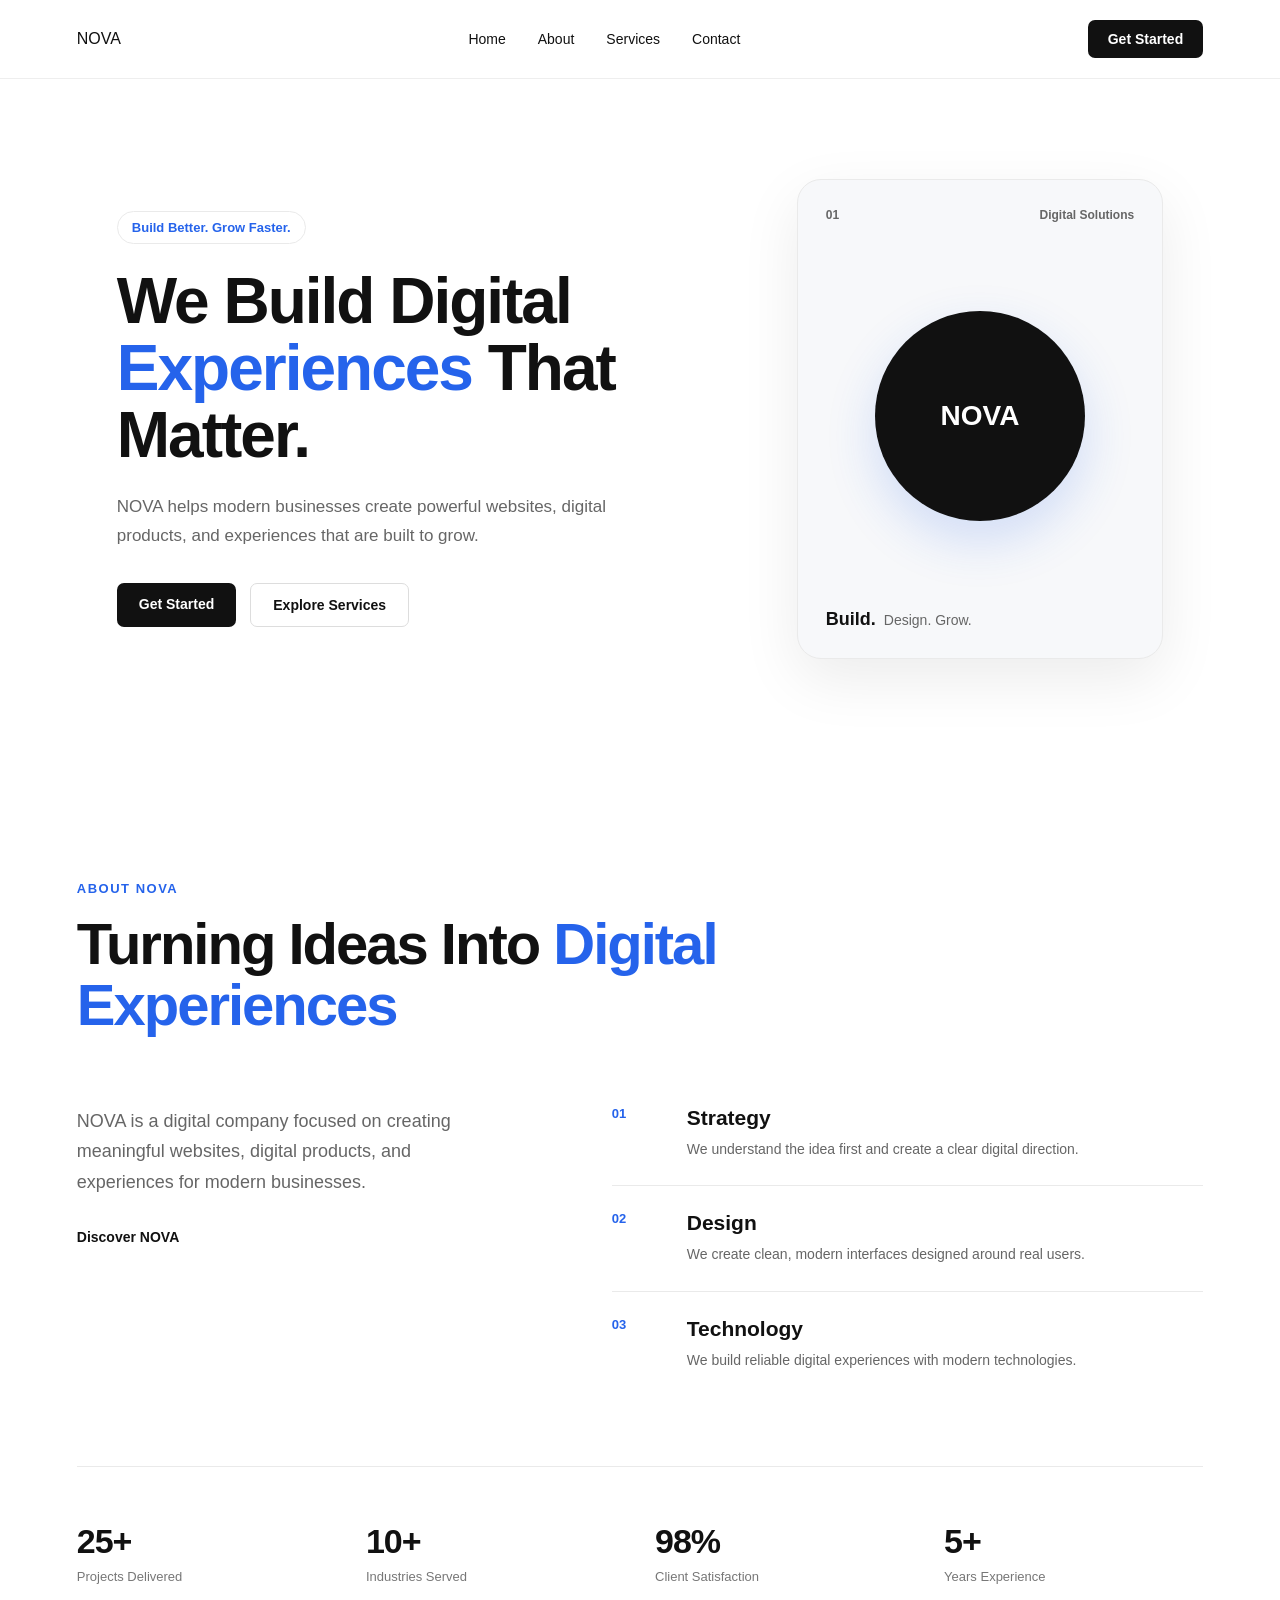
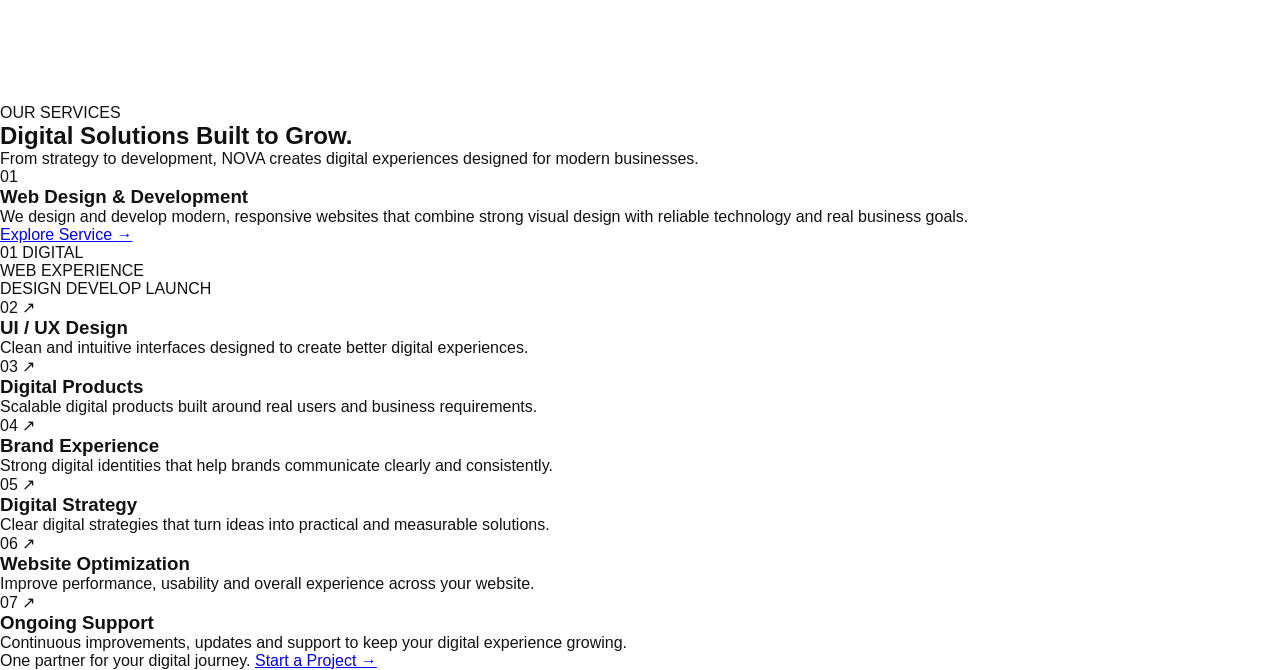
==== Nova/index.html @ 53c56402 "Update index.html" ====
<!DOCTYPE html>
<html lang="en">

<head>
    <meta charset="UTF-8">
    <meta name="viewport" content="width=device-width, initial-scale=1.0">
    <title>NOVA</title>
    <link rel="stylesheet" href="style.css">
</head>

<body>

    <!-- Header -->

    <header class="header">

        <nav class="navbar">

            <div class="logo">
                NOVA
            </div>

            <ul class="nav-links">

                <li>
                    <a href="#home">Home</a>
                </li>

                <li>
                    <a href="#about">About</a>
                </li>

                <li>
                    <a href="#services">Services</a>
                </li>

                <li>
                    <a href="#">Contact</a>
                </li>

            </ul>

            <button class="btn">
                Get Started
            </button>

        </nav>

    </header>


    <!-- Hero Section -->

    <main>

        <section class="hero" id="home">

            <!-- Hero Content -->

            <div class="hero-content">

                <span class="hero-badge">
                    Build Better. Grow Faster.
                </span>

                <h1>
                    We Build Digital
                    <span>Experiences</span>
                    That Matter.
                </h1>

                <p>
                    NOVA helps modern businesses create powerful websites,
                    digital products, and experiences that are built to grow.
                </p>

                <div class="hero-buttons">

                    <a href="#" class="hero-btn primary-btn">
                        Get Started
                    </a>

                    <a href="#" class="hero-btn secondary-btn">
                        Explore Services
                    </a>

                </div>

            </div>


            <!-- Hero Visual -->

            <div class="hero-visual">

                <div class="visual-card">

                    <div class="visual-top">

                        <span>
                            01
                        </span>

                        <span>
                            Digital Solutions
                        </span>

                    </div>

                    <div class="visual-circle">
                        NOVA
                    </div>

                    <div class="visual-bottom">

                        <strong>
                            Build.
                        </strong>

                        <span>
                            Design. Grow.
                        </span>

                    </div>

                </div>

            </div>

        </section>


        <!-- About Section -->

        <section class="about" id="about">

            <div class="about-container">

                <!-- About Header -->

                <div class="about-header">

                    <span class="about-label">
                        ABOUT NOVA
                    </span>

                    <h2>
                        Turning Ideas Into
                        <span>Digital Experiences</span>
                    </h2>

                </div>


                <!-- About Main -->

                <div class="about-main">

                    <!-- About Intro -->

                    <div class="about-intro">

                        <p>
                            NOVA is a digital company focused on creating
                            meaningful websites, digital products, and
                            experiences for modern businesses.
                        </p>

                        <a href="#" class="about-link">
                            Discover NOVA
                        </a>

                    </div>


                    <!-- About Features -->

                    <div class="about-features">

                        <div class="about-feature">

                            <span class="feature-number">
                                01
                            </span>

                            <div>

                                <h3>
                                    Strategy
                                </h3>

                                <p>
                                    We understand the idea first and create
                                    a clear digital direction.
                                </p>

                            </div>

                        </div>

                        <div class="about-feature">

                            <span class="feature-number">
                                02
                            </span>

                            <div>

                                <h3>
                                    Design
                                </h3>

                                <p>
                                    We create clean, modern interfaces
                                    designed around real users.
                                </p>

                            </div>

                        </div>

                        <div class="about-feature">

                            <span class="feature-number">
                                03
                            </span>

                            <div>

                                <h3>
                                    Technology
                                </h3>

                                <p>
                                    We build reliable digital experiences
                                    with modern technologies.
                                </p>

                            </div>

                        </div>

                    </div>

                </div>


                <!-- About Stats -->

                <div class="about-stats">

                    <div class="about-stat">

                        <strong>
                            25+
                        </strong>

                        <span>
                            Projects Delivered
                        </span>

                    </div>

                    <div class="about-stat">

                        <strong>
                            10+
                        </strong>

                        <span>
                            Industries Served
                        </span>

                    </div>

                    <div class="about-stat">

                        <strong>
                            98%
                        </strong>

                        <span>
                            Client Satisfaction
                        </span>

                    </div>

                    <div class="about-stat">

                        <strong>
                            5+
                        </strong>

                        <span>
                            Years Experience
                        </span>

                    </div>

                </div>

            </div>

        </section>


        <!-- Services Section -->

        <section class="services" id="services">

            <div class="services-container">

                <!-- Services Header -->

                <div class="services-header">

                    <div>

                        <span class="services-label">
                            OUR SERVICES
                        </span>

                        <h2>
                            Digital Solutions
                            <span>Built to Grow.</span>
                        </h2>

                    </div>

                    <p class="services-intro">
                        From strategy to development, NOVA creates
                        digital experiences designed for modern businesses.
                    </p>

                </div>


                <!-- Featured Service -->

                <div class="featured-service">

                    <div class="featured-service-content">

                        <span class="service-number">
                            01
                        </span>

                        <h3>
                            Web Design & Development
                        </h3>

                        <p>
                            We design and develop modern, responsive websites
                            that combine strong visual design with reliable
                            technology and real business goals.
                        </p>

                        <a href="#" class="service-link">
                            Explore Service
                            <span>→</span>
                        </a>

                    </div>


                    <!-- Featured Service Visual -->

                    <div class="featured-service-visual">

                        <div class="service-visual-top">

                            <span>
                                01
                            </span>

                            <span>
                                DIGITAL
                            </span>

                        </div>

                        <div class="service-visual-center">

                            <span class="visual-word">
                                WEB
                            </span>

                            <span class="visual-line"></span>

                            <span class="visual-word">
                                EXPERIENCE
                            </span>

                        </div>

                        <div class="service-visual-bottom">

                            <span>
                                DESIGN
                            </span>

                            <span>
                                DEVELOP
                            </span>

                            <span>
                                LAUNCH
                            </span>

                        </div>

                    </div>

                </div>


                <!-- Services Grid -->

                <div class="services-grid">

                    <div class="service-card">

                        <div class="service-card-top">

                            <span>
                                02
                            </span>

                            <span class="service-arrow">
                                ↗
                            </span>

                        </div>

                        <div class="service-card-content">

                            <h3>
                                UI / UX Design
                            </h3>

                            <p>
                                Clean and intuitive interfaces designed
                                to create better digital experiences.
                            </p>

                        </div>

                        <div class="service-card-line"></div>

                    </div>


                    <div class="service-card">

                        <div class="service-card-top">

                            <span>
                                03
                            </span>

                            <span class="service-arrow">
                                ↗
                            </span>

                        </div>

                        <div class="service-card-content">

                            <h3>
                                Digital Products
                            </h3>

                            <p>
                                Scalable digital products built around
                                real users and business requirements.
                            </p>

                        </div>

                        <div class="service-card-line"></div>

                    </div>


                    <div class="service-card">

                        <div class="service-card-top">

                            <span>
                                04
                            </span>

                            <span class="service-arrow">
                                ↗
                            </span>

                        </div>

                        <div class="service-card-content">

                            <h3>
                                Brand Experience
                            </h3>

                            <p>
                                Strong digital identities that help brands
                                communicate clearly and consistently.
                            </p>

                        </div>

                        <div class="service-card-line"></div>

                    </div>


                    <div class="service-card">

                        <div class="service-card-top">

                            <span>
                                05
                            </span>

                            <span class="service-arrow">
                                ↗
                            </span>

                        </div>

                        <div class="service-card-content">

                            <h3>
                                Digital Strategy
                            </h3>

                            <p>
                                Clear digital strategies that turn ideas
                                into practical and measurable solutions.
                            </p>

                        </div>

                        <div class="service-card-line"></div>

                    </div>


                    <div class="service-card">

                        <div class="service-card-top">

                            <span>
                                06
                            </span>

                            <span class="service-arrow">
                                ↗
                            </span>

                        </div>

                        <div class="service-card-content">

                            <h3>
                                Website Optimization
                            </h3>

                            <p>
                                Improve performance, usability and overall
                                experience across your website.
                            </p>

                        </div>

                        <div class="service-card-line"></div>

                    </div>


                    <div class="service-card">

                        <div class="service-card-top">

                            <span>
                                07
                            </span>

                            <span class="service-arrow">
                                ↗
                            </span>

                        </div>

                        <div class="service-card-content">

                            <h3>
                                Ongoing Support
                            </h3>

                            <p>
                                Continuous improvements, updates and support
                                to keep your digital experience growing.
                            </p>

                        </div>

                        <div class="service-card-line"></div>

                    </div>

                </div>


                <!-- Services Bottom -->

                <div class="services-bottom">

                    <span>
                        One partner for your digital journey.
                    </span>

                    <a href="#" class="services-bottom-link">
                        Start a Project
                        <span>→</span>
                    </a>

                </div>

            </div>

        </section>

    </main>

</body>

    </html>
---- Nova/style.css ----
/* Reset */

* {
    margin: 0;
    padding: 0;
    box-sizing: border-box;
}

/* Body */

body {
    font-family: Arial, sans-serif;
    background: #ffffff;
    color: #111111;
}

/* Header */

.header {
    width: 100%;
    padding: 20px 6%;
    border-bottom: 1px solid #eeeeee;
}

/* Navbar */

.navbar {
    max-width: 1200px;
    margin: auto;
    display: flex;
    align-items: center;
    justify-content: space-between;
}

/* Navigation Links */

.nav-links {
    display: flex;
    gap: 32px;
    list-style: none;
}

/* Navigation Link */

.nav-links a {
    position: relative;
    text-decoration: none;
    color: #111111;
    font-size: 14px;
    font-weight: 500;
    transition: color 0.3s ease;
}

/* Animated Underline */

.nav-links a::after {
    content: "";
    position: absolute;
    left: 0;
    bottom: -6px;
    width: 0;
    height: 2px;
    background: #2563eb;
    transition: width 0.3s ease;
}

/* Link Hover */

.nav-links a:hover {
    color: #2563eb;
}

.nav-links a:hover::after {
    width: 100%;
}

/* Navbar Button */

.btn {
    margin: 0;
    padding: 11px 20px;
    border: none;
    border-radius: 7px;
    background: #111111;
    color: #ffffff;
    font-size: 14px;
    font-weight: 600;
    cursor: pointer;
    transition: 0.3s ease;
}

/* Button Hover */

.btn:hover {
    background: #333333;
    transform: translateY(-2px);
}

/* Button Active */

.btn:active {
    transform: scale(0.96);
}

/* Hero Section */

.hero {
    max-width: 1200px;
    min-height: 620px;
    margin: auto;
    padding: 100px 6%;
    display: flex;
    align-items: center;
    justify-content: space-between;
    gap: 60px;
}

/* Hero Content */

.hero-content {
    max-width: 620px;
}

/* Hero Badge */

.hero-badge {
    display: inline-block;
    margin-bottom: 24px;
    padding: 8px 14px;
    border: 1px solid #eaeaea;
    border-radius: 50px;
    color: #2563eb;
    font-size: 13px;
    font-weight: 600;
}

/* Hero Heading */

.hero-content h1 {
    margin-bottom: 24px;
    color: #111111;
    font-size: 64px;
    line-height: 1.05;
    letter-spacing: -2px;
}

/* Hero Heading Highlight */

.hero-content h1 span {
    color: #2563eb;
}

/* Hero Description */

.hero-content p {
    max-width: 540px;
    margin-bottom: 32px;
    color: #666666;
    font-size: 17px;
    line-height: 1.7;
}

/* Hero Buttons */

.hero-buttons {
    display: flex;
    gap: 14px;
}

/* Hero Button */

.hero-btn {
    padding: 13px 22px;
    border-radius: 7px;
    text-decoration: none;
    font-size: 14px;
    font-weight: 600;
    transition: 0.3s ease;
}

/* Primary Button */

.primary-btn {
    background: #111111;
    color: #ffffff;
}

/* Primary Button Hover */

.primary-btn:hover {
    background: #2563eb;
    transform: translateY(-2px);
}

/* Secondary Button */

.secondary-btn {
    border: 1px solid #dddddd;
    color: #111111;
}

/* Secondary Button Hover */

.secondary-btn:hover {
    border-color: #2563eb;
    color: #2563eb;
    transform: translateY(-2px);
}

/* Hero Visual */

.hero-visual {
    width: 430px;
    height: 480px;
    display: flex;
    align-items: center;
    justify-content: center;
}

/* Visual Card */

.visual-card {
    width: 100%;
    height: 100%;
    padding: 28px;
    border: 1px solid #eaeaea;
    border-radius: 24px;
    background: #f7f8fa;
    display: flex;
    flex-direction: column;
    justify-content: space-between;
    box-shadow: 0 20px 60px rgba(0, 0, 0, 0.08);
}

/* Visual Top */

.visual-top {
    display: flex;
    justify-content: space-between;
    color: #666666;
    font-size: 12px;
    font-weight: 600;
}

/* Visual Circle */

.visual-circle {
    width: 210px;
    height: 210px;
    margin: auto;
    border-radius: 50%;
    background: #111111;
    color: #ffffff;
    display: flex;
    align-items: center;
    justify-content: center;
    font-size: 28px;
    font-weight: 700;
    box-shadow: 0 20px 50px rgba(37, 99, 235, 0.18);
}

/* Visual Bottom */

.visual-bottom {
    display: flex;
    align-items: center;
    gap: 8px;
    color: #666666;
    font-size: 14px;
}

/* Visual Bottom Strong */

.visual-bottom strong {
    color: #111111;
    font-size: 18px;
}

/* About Section */

.about {
    padding: 120px 6%;
    background: #ffffff;
}

/* About Container */

.about-container {
    max-width: 1200px;
    margin: auto;
}

/* About Header */

.about-header {
    max-width: 800px;
    margin-bottom: 70px;
}

/* About Label */

.about-label {
    display: inline-block;
    margin-bottom: 18px;
    color: #2563eb;
    font-size: 13px;
    font-weight: 700;
    letter-spacing: 1.5px;
}

/* About Heading */

.about-header h2 {
    color: #111111;
    font-size: 58px;
    line-height: 1.05;
    letter-spacing: -2px;
}

/* About Heading Highlight */

.about-header h2 span {
    color: #2563eb;
}

/* About Main */

.about-main {
    display: grid;
    grid-template-columns: 1fr 1.3fr;
    gap: 80px;
    padding-bottom: 70px;
    border-bottom: 1px solid #eaeaea;
}

/* About Intro */

.about-intro {
    max-width: 420px;
}

/* About Intro Text */

.about-intro p {
    margin-bottom: 30px;
    color: #666666;
    font-size: 18px;
    line-height: 1.7;
}

/* About Link */

.about-link {
    display: inline-flex;
    align-items: center;
    gap: 10px;
    color: #111111;
    text-decoration: none;
    font-size: 14px;
    font-weight: 700;
    transition: 0.3s ease;
}

/* About Link Hover */

.about-link:hover {
    color: #2563eb;
}

/* About Features */

.about-features {
    display: flex;
    flex-direction: column;
}

/* About Feature */

.about-feature {
    display: grid;
    grid-template-columns: 55px 1fr;
    gap: 20px;
    padding: 25px 0;
    border-bottom: 1px solid #eaeaea;
    transition: 0.3s ease;
}

/* First Feature */

.about-feature:first-child {
    padding-top: 0;
}

/* Last Feature */

.about-feature:last-child {
    border-bottom: none;
}

/* Feature Number */

.feature-number {
    color: #2563eb;
    font-size: 13px;
    font-weight: 700;
}

/* Feature Heading */

.about-feature h3 {
    margin-bottom: 8px;
    color: #111111;
    font-size: 21px;
}

/* Feature Text */

.about-feature p {
    max-width: 430px;
    color: #666666;
    font-size: 14px;
    line-height: 1.6;
}

/* Feature Hover */

.about-feature:hover {
    transform: translateX(6px);
}

/* About Stats */

.about-stats {
    display: grid;
    grid-template-columns: repeat(4, 1fr);
    gap: 30px;
    padding-top: 55px;
}

/* About Stat */

.about-stat {
    display: flex;
    flex-direction: column;
    gap: 8px;
}

/* Stat Number */

.about-stat strong {
    color: #111111;
    font-size: 34px;
    letter-spacing: -1px;
}

/* Stat Text */

.about-stat span {
    color: #777777;
    font-size: 13px;
}
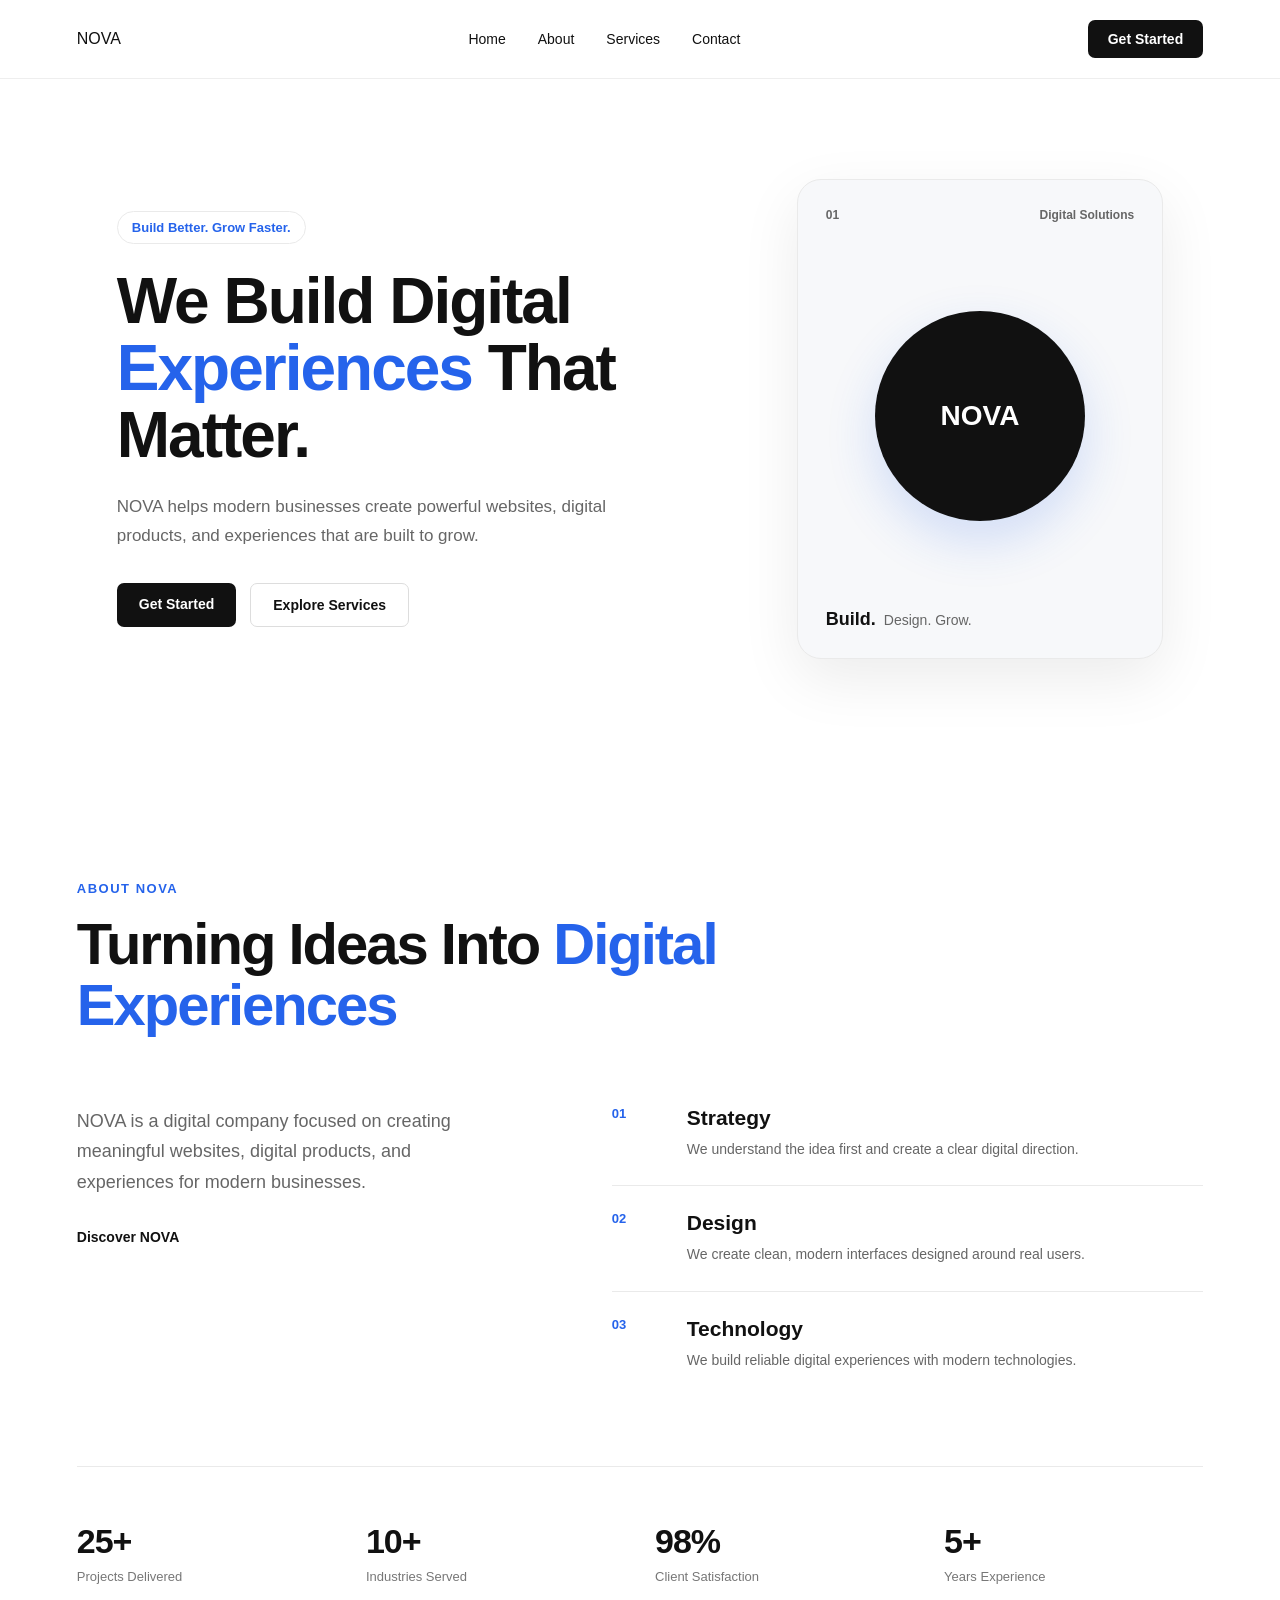
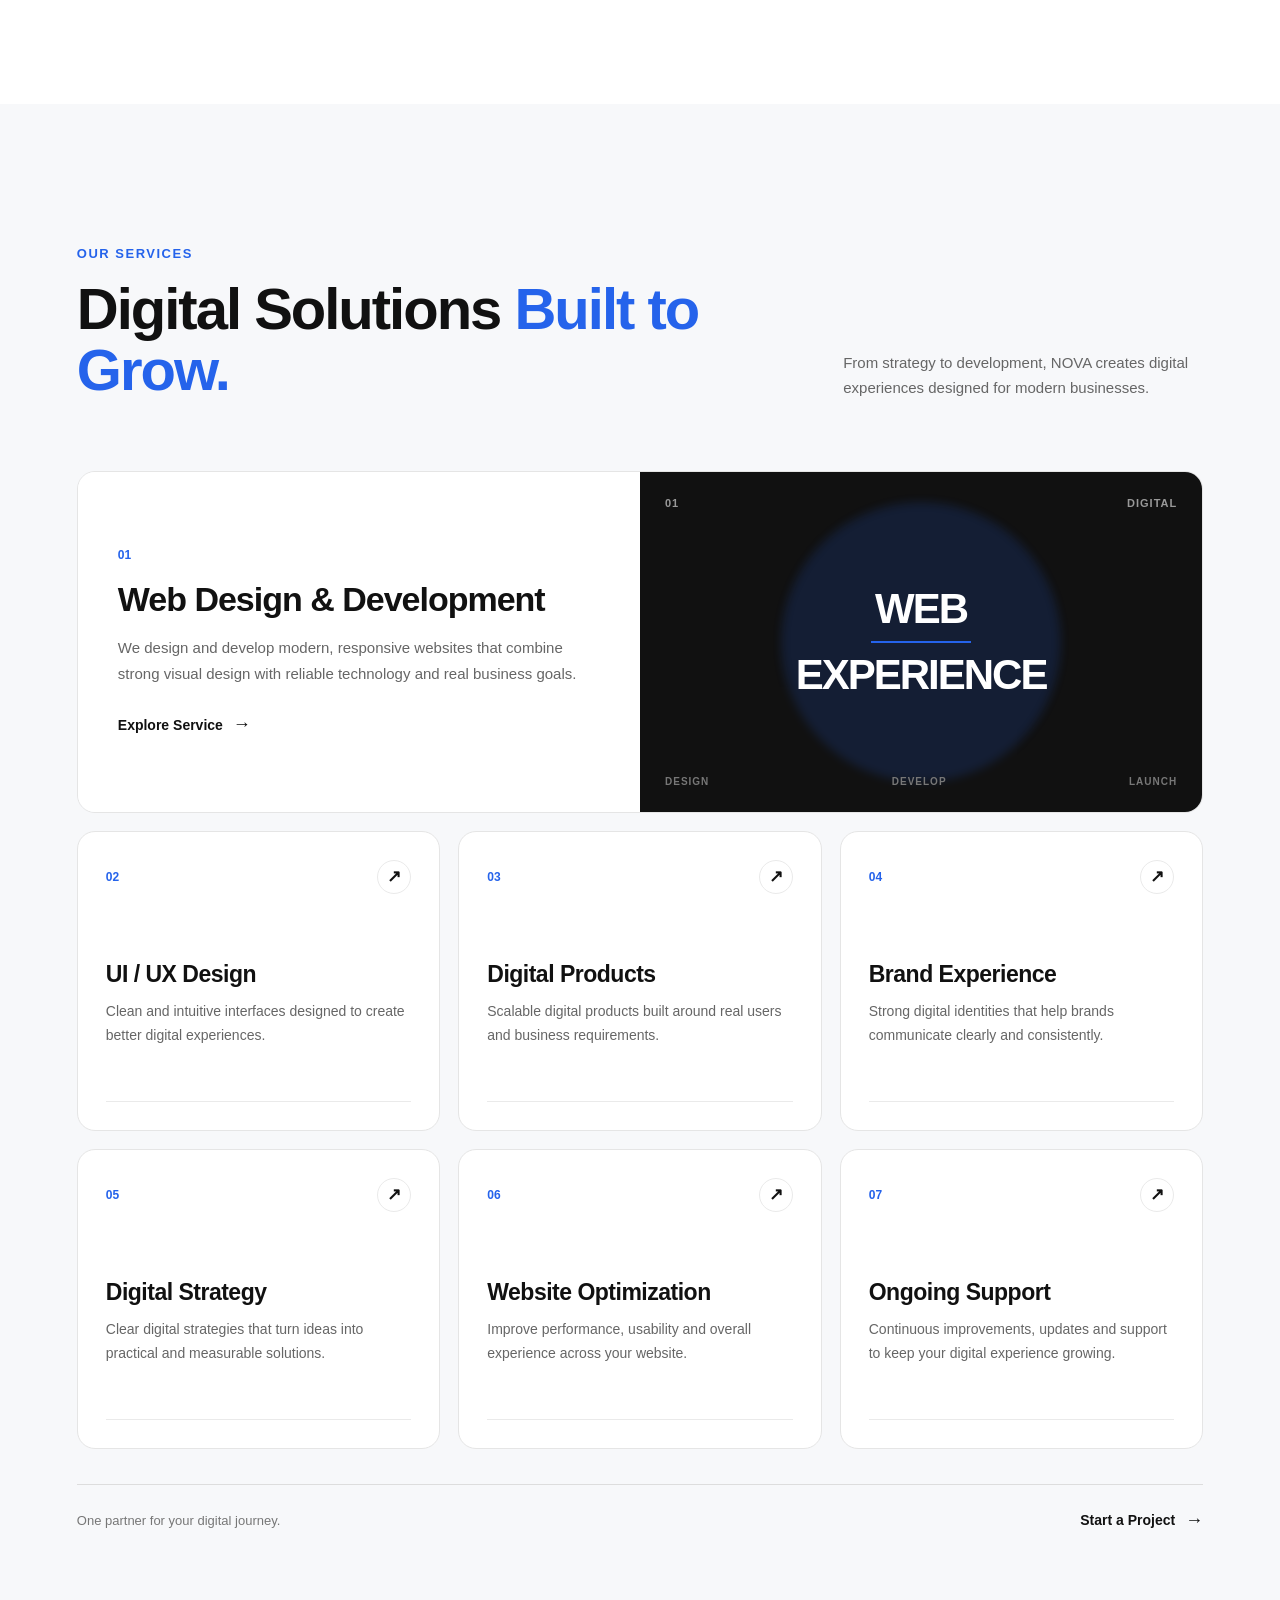
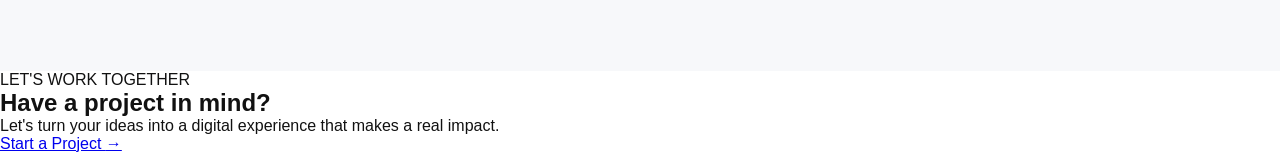
==== commit 7e630cac: "Update index.html" ====
--- a/Nova/index.html
+++ b/Nova/index.html
@@ -631,6 +631,34 @@
 
         </section>
 
+
+        <!-- CTA Section -->
+
+<section class="cta">
+
+    <div class="cta-container">
+
+        <span class="cta-label">LET'S WORK TOGETHER</span>
+
+        <h2>
+            Have a project
+            <span>in mind?</span>
+        </h2>
+
+        <p>
+            Let's turn your ideas into a digital experience
+            that makes a real impact.
+        </p>
+
+        <a href="#" class="cta-btn">
+            Start a Project
+            <span>→</span>
+        </a>
+
+    </div>
+
+</section>
+
     </main>
 
 </body>
--- a/Nova/style.css
+++ b/Nova/style.css
@@ -459,3 +459,343 @@
     color: #777777;
     font-size: 13px;
 }
+
+
+
+
+/* Services Section */
+
+.services {
+    padding: 140px 6%;
+    background: #f7f8fa;
+}
+
+.services-container {
+    max-width: 1200px;
+    margin: auto;
+}
+
+
+/* Services Header */
+
+.services-header {
+    display: flex;
+    align-items: flex-end;
+    justify-content: space-between;
+    gap: 60px;
+    margin-bottom: 70px;
+}
+
+.services-label {
+    display: inline-block;
+    margin-bottom: 18px;
+    color: #2563eb;
+    font-size: 13px;
+    font-weight: 700;
+    letter-spacing: 1.5px;
+}
+
+.services-header h2 {
+    max-width: 700px;
+    color: #111111;
+    font-size: 58px;
+    line-height: 1.05;
+    letter-spacing: -2px;
+}
+
+.services-header h2 span {
+    color: #2563eb;
+}
+
+.services-intro {
+    max-width: 360px;
+    color: #666666;
+    font-size: 15px;
+    line-height: 1.7;
+}
+
+
+
+
+
+
+
+/* Featured Service */
+
+.featured-service {
+    display: grid;
+    grid-template-columns: 1fr 1fr;
+    gap: 0;
+    border: 1px solid #e5e5e5;
+    border-radius: 18px;
+    overflow: hidden;
+    margin-bottom: 18px;
+}
+
+.featured-service-content {
+    min-height: 340px;
+    padding: 40px;
+    background: #ffffff;
+    display: flex;
+    flex-direction: column;
+    justify-content: center;
+}
+
+.service-number {
+    margin-bottom: 18px;
+    color: #2563eb;
+    font-size: 12px;
+    font-weight: 700;
+}
+
+.featured-service-content h3 {
+    max-width: 500px;
+    margin-bottom: 16px;
+    color: #111111;
+    font-size: 34px;
+    line-height: 1.15;
+    letter-spacing: -1px;
+}
+
+.featured-service-content p {
+    max-width: 500px;
+    margin-bottom: 28px;
+    color: #666666;
+    font-size: 15px;
+    line-height: 1.7;
+}
+
+.service-link {
+    display: inline-flex;
+    align-items: center;
+    gap: 10px;
+    width: fit-content;
+    color: #111111;
+    text-decoration: none;
+    font-size: 14px;
+    font-weight: 700;
+    transition: 0.3s ease;
+}
+
+.service-link:hover {
+    color: #2563eb;
+}
+
+.service-link span {
+    font-size: 18px;
+    transition: 0.3s ease;
+}
+
+.service-link:hover span {
+    transform: translateX(5px);
+}
+
+
+/* Featured Service Visual */
+
+.featured-service-visual {
+    min-height: 340px;
+    padding: 25px;
+    border-radius: 0;
+    background: #111111;
+    color: #ffffff;
+    display: flex;
+    flex-direction: column;
+    justify-content: space-between;
+    overflow: hidden;
+    position: relative;
+}
+
+.featured-service-visual::before {
+    content: "";
+    position: absolute;
+    width: 280px;
+    height: 280px;
+    top: 50%;
+    left: 50%;
+    transform: translate(-50%, -50%);
+    border-radius: 50%;
+    background: #2563eb;
+    opacity: 0.16;
+    filter: blur(5px);
+}
+
+.service-visual-top {
+    position: relative;
+    z-index: 1;
+    display: flex;
+    justify-content: space-between;
+    color: #999999;
+    font-size: 11px;
+    font-weight: 600;
+    letter-spacing: 1px;
+}
+
+.service-visual-center {
+    position: relative;
+    z-index: 1;
+    display: flex;
+    flex-direction: column;
+    align-items: center;
+    justify-content: center;
+    gap: 8px;
+}
+
+.visual-word {
+    color: #ffffff;
+    font-size: 42px;
+    font-weight: 800;
+    letter-spacing: -2px;
+}
+
+.visual-line {
+    width: 100px;
+    height: 2px;
+    background: #2563eb;
+}
+
+.service-visual-bottom {
+    position: relative;
+    z-index: 1;
+    display: flex;
+    justify-content: space-between;
+    color: #777777;
+    font-size: 10px;
+    font-weight: 600;
+    letter-spacing: 1px;
+    }
+
+
+
+
+
+
+.services-grid {
+    display: grid;
+    grid-template-columns: repeat(3, 1fr);
+    gap: 18px;
+}
+
+.service-card {
+    min-height: 300px;
+    padding: 28px;
+    border: 1px solid #e5e5e5;
+    border-radius: 18px;
+    background: #ffffff;
+    display: flex;
+    flex-direction: column;
+    justify-content: space-between;
+    transition: 0.25s ease;
+}
+
+.service-card:hover {
+    border-color: #2563eb;
+    transform: translateY(-6px);
+    box-shadow: 0 18px 45px rgba(0, 0, 0, 0.07);
+}
+
+
+.service-card-top {
+    display: flex;
+    align-items: center;
+    justify-content: space-between;
+    color: #2563eb;
+    font-size: 12px;
+    font-weight: 700;
+}
+
+
+.service-arrow {
+    width: 34px;
+    height: 34px;
+    border: 1px solid #eaeaea;
+    border-radius: 50%;
+    display: flex;
+    align-items: center;
+    justify-content: center;
+    color: #111111;
+    font-size: 17px;
+    transition: 0.3s ease;
+}
+
+
+.service-card:hover .service-arrow {
+    border-color: #2563eb;
+    background: #2563eb;
+    color: #ffffff;
+    transform: rotate(45deg);
+}
+
+.service-card-content {
+    padding: 45px 0 30px;
+}
+
+.service-card-content h3 {
+    margin-bottom: 12px;
+    color: #111111;
+    font-size: 23px;
+    letter-spacing: -0.5px;
+}
+
+.service-card-content p {
+    color: #666666;
+    font-size: 14px;
+    line-height: 1.7;
+}
+
+
+.service-card-line {
+    width: 100%;
+    height: 1px;
+    background: #eaeaea;
+    transition: 0.35s ease;
+}
+
+
+.service-card:hover .service-card-line {
+    width: 35%;
+    background: #2563eb;
+}
+
+
+.services-bottom {
+    margin-top: 35px;
+    padding-top: 25px;
+    border-top: 1px solid #dddddd;
+    display: flex;
+    align-items: center;
+    justify-content: space-between;
+}
+
+.services-bottom>span {
+    color: #777777;
+    font-size: 13px;
+}
+
+
+.services-bottom-link {
+    display: inline-flex;
+    align-items: center;
+    gap: 10px;
+    color: #111111;
+    text-decoration: none;
+    font-size: 14px;
+    font-weight: 700;
+    transition: 0.3s ease;
+}
+
+
+.services-bottom-link:hover {
+    color: #2563eb;
+}
+
+
+.services-bottom-link span {
+    font-size: 18px;
+    transition: 0.3s ease;
+}
+
+
+.services-bottom-link:hover span {
+    transform: translateX(5px);
+}
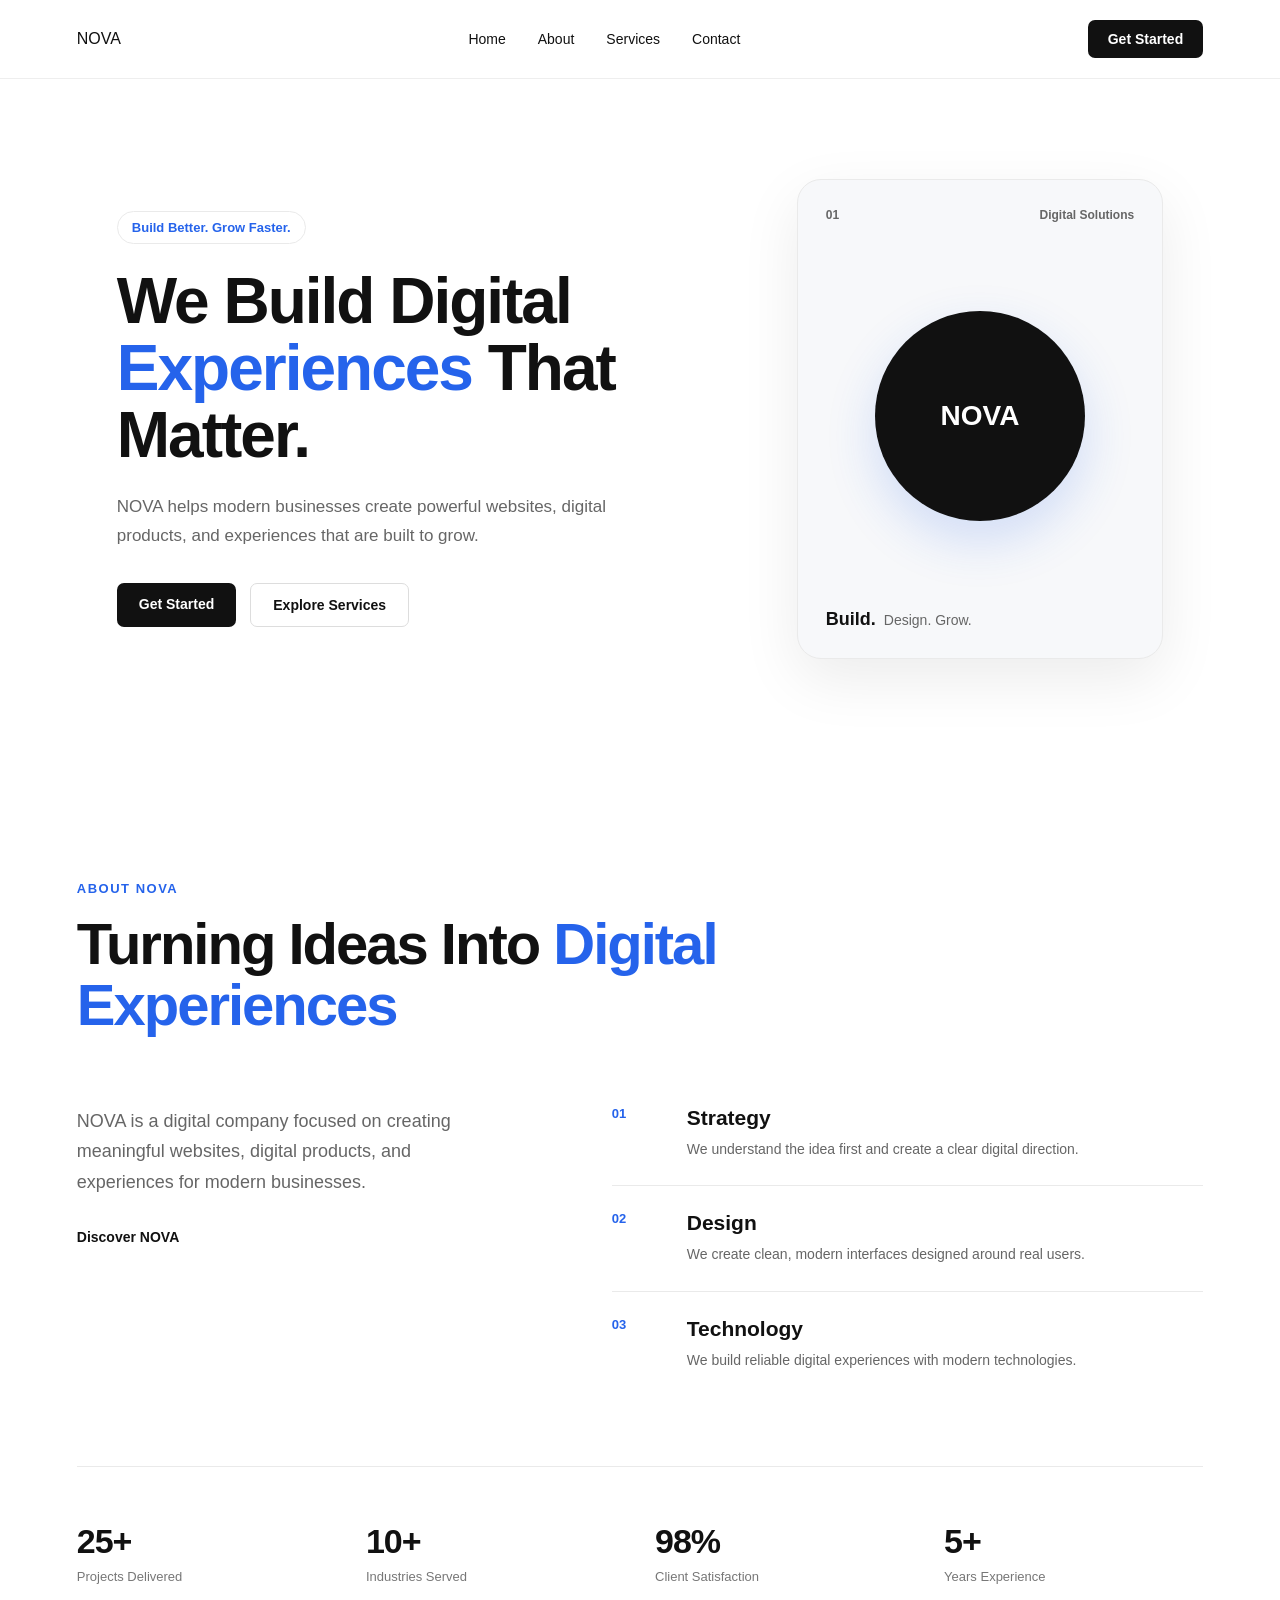
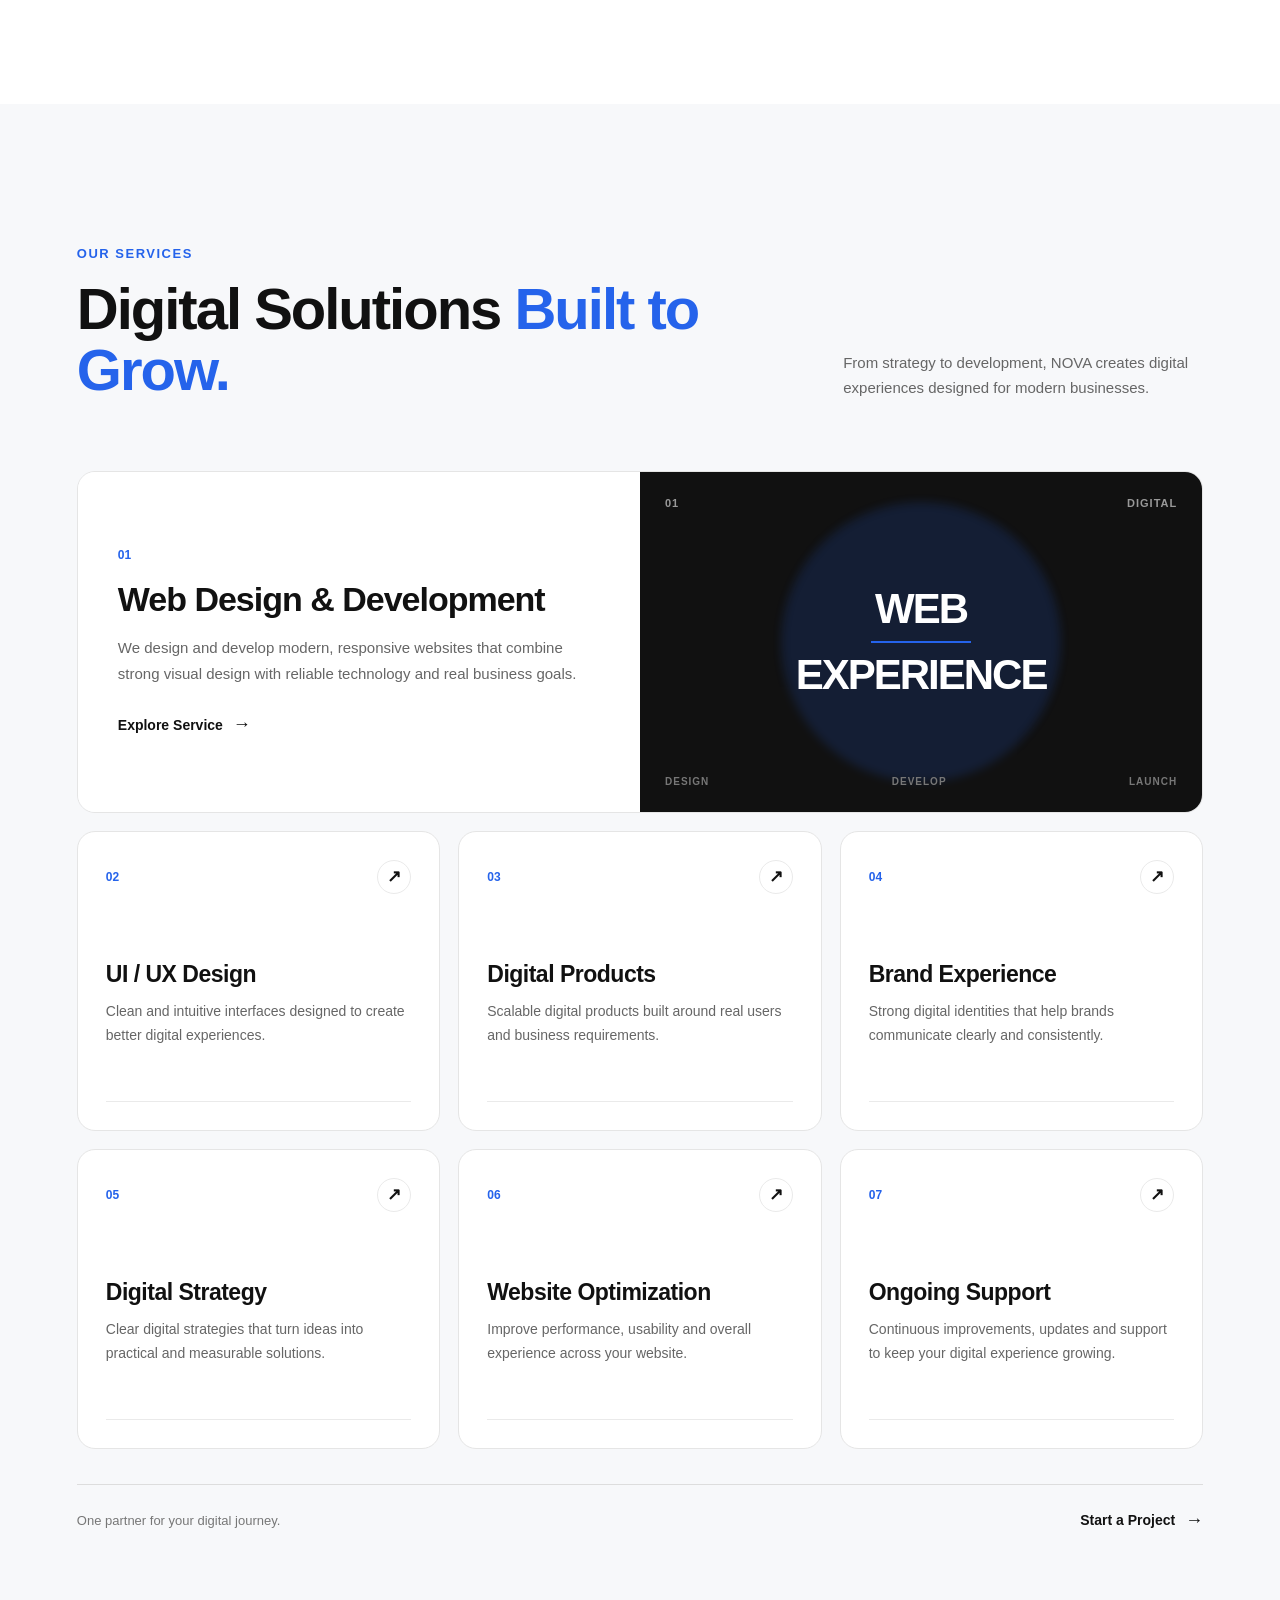
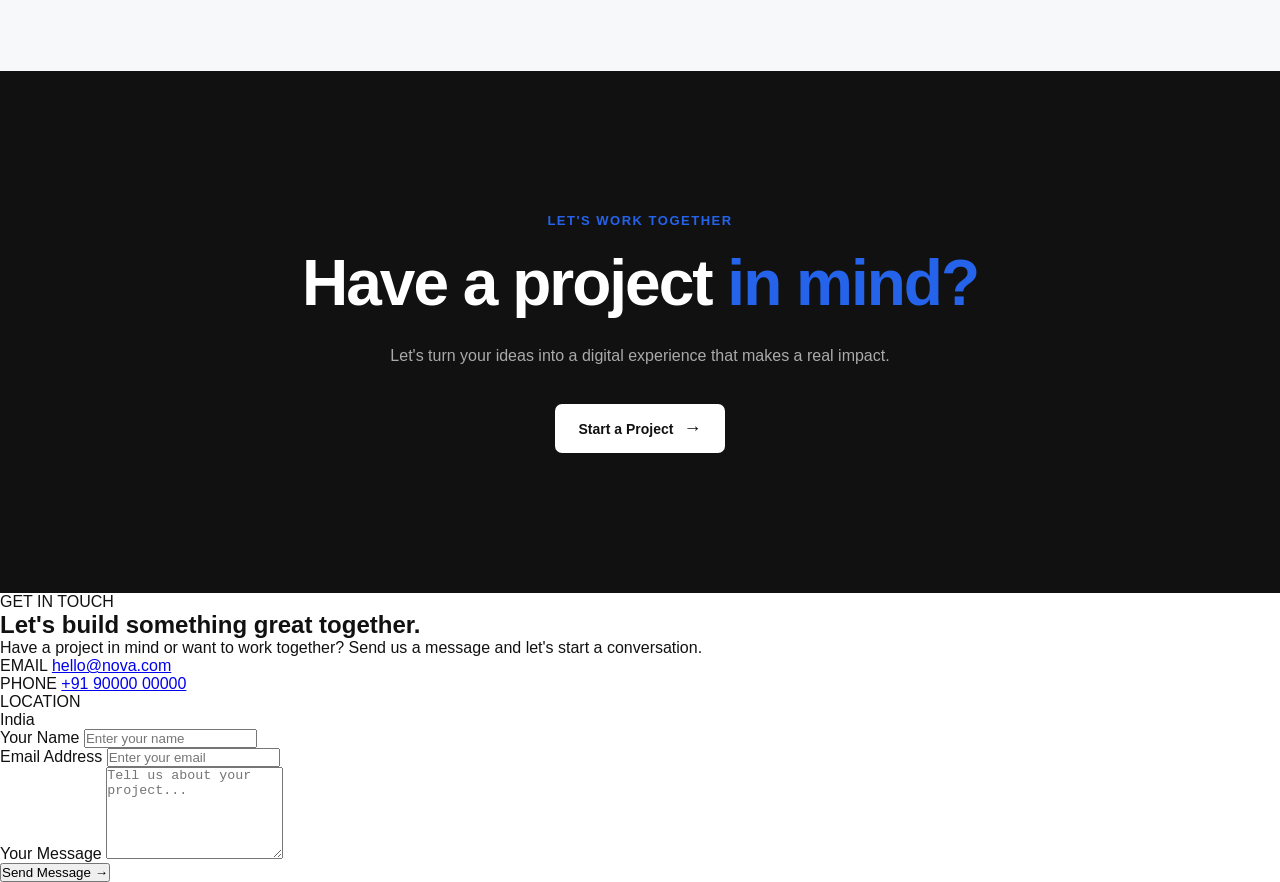
==== commit 429cbaa0: "Update index.html" ====
--- a/Nova/index.html
+++ b/Nova/index.html
@@ -35,7 +35,7 @@
                 </li>
 
                 <li>
-                    <a href="#">Contact</a>
+                    <a href="#contact">Contact</a>
                 </li>
 
             </ul>
@@ -659,6 +659,118 @@
 
 </section>
 
+
+        <!-- Contact Section -->
+
+<section class="contact" id="contact">
+
+    <div class="contact-container">
+
+        <div class="contact-header">
+
+            <div>
+                <span class="contact-label">GET IN TOUCH</span>
+
+                <h2>
+                    Let's build something
+                    <span>great together.</span>
+                </h2>
+            </div>
+
+            <p class="contact-intro">
+                Have a project in mind or want to work together?
+                Send us a message and let's start a conversation.
+            </p>
+
+        </div>
+
+
+        <div class="contact-main">
+
+            <!-- Contact Info -->
+
+            <div class="contact-info">
+
+                <div class="contact-item">
+                    <span class="contact-item-label">EMAIL</span>
+
+                    <a href="mailto:hello@nova.com">
+                        hello@nova.com
+                    </a>
+                </div>
+
+
+                <div class="contact-item">
+                    <span class="contact-item-label">PHONE</span>
+
+                    <a href="tel:+919000000000">
+                        +91 90000 00000
+                    </a>
+                </div>
+
+
+                <div class="contact-item">
+                    <span class="contact-item-label">LOCATION</span>
+
+                    <p>India</p>
+                </div>
+
+            </div>
+
+
+            <!-- Contact Form -->
+
+            <form class="contact-form">
+
+                <div class="form-group">
+                    <label for="name">Your Name</label>
+
+                    <input
+                        type="text"
+                        id="name"
+                        name="name"
+                        placeholder="Enter your name"
+                    >
+                </div>
+
+
+                <div class="form-group">
+                    <label for="email">Email Address</label>
+
+                    <input
+                        type="email"
+                        id="email"
+                        name="email"
+                        placeholder="Enter your email"
+                    >
+                </div>
+
+
+                <div class="form-group">
+                    <label for="message">Your Message</label>
+
+                    <textarea
+                        id="message"
+                        name="message"
+                        rows="6"
+                        placeholder="Tell us about your project..."
+                    ></textarea>
+                </div>
+
+
+                <button type="submit" class="contact-btn">
+                    Send Message
+                    <span>→</span>
+                </button>
+
+            </form>
+
+        </div>
+
+    </div>
+
+</section>
+
     </main>
 
 </body>
--- a/Nova/style.css
+++ b/Nova/style.css
@@ -799,3 +799,99 @@
 .services-bottom-link:hover span {
     transform: translateX(5px);
 }
+
+
+
+
+
+
+/* CTA Section */
+
+.cta {
+    padding: 140px 6%;
+    background: #111111;
+    color: #ffffff;
+}
+
+.cta-container {
+    max-width: 900px;
+    margin: auto;
+    text-align: center;
+}
+
+
+/* CTA Label */
+
+.cta-label {
+    display: inline-block;
+    margin-bottom: 22px;
+    color: #2563eb;
+    font-size: 13px;
+    font-weight: 700;
+    letter-spacing: 1.5px;
+}
+
+
+/* CTA Heading */
+
+.cta-container h2 {
+    margin-bottom: 25px;
+    color: #ffffff;
+    font-size: 64px;
+    line-height: 1.05;
+    letter-spacing: -2px;
+}
+
+.cta-container h2 span {
+    color: #2563eb;
+}
+
+
+/* CTA Description */
+
+.cta-container p {
+    max-width: 560px;
+    margin: 0 auto 35px;
+    color: #aaaaaa;
+    font-size: 16px;
+    line-height: 1.7;
+}
+
+
+/* CTA Button */
+
+.cta-btn {
+    display: inline-flex;
+    align-items: center;
+    gap: 10px;
+    padding: 14px 24px;
+    border-radius: 7px;
+    background: #ffffff;
+    color: #111111;
+    text-decoration: none;
+    font-size: 14px;
+    font-weight: 700;
+    transition: 0.3s ease;
+}
+
+
+/* CTA Button Hover */
+
+.cta-btn:hover {
+    background: #2563eb;
+    color: #ffffff;
+    transform: translateY(-3px);
+}
+
+
+/* CTA Button Arrow */
+
+.cta-btn span {
+    font-size: 18px;
+    transition: 0.3s ease;
+}
+
+
+.cta-btn:hover span {
+    transform: translateX(5px);
+}
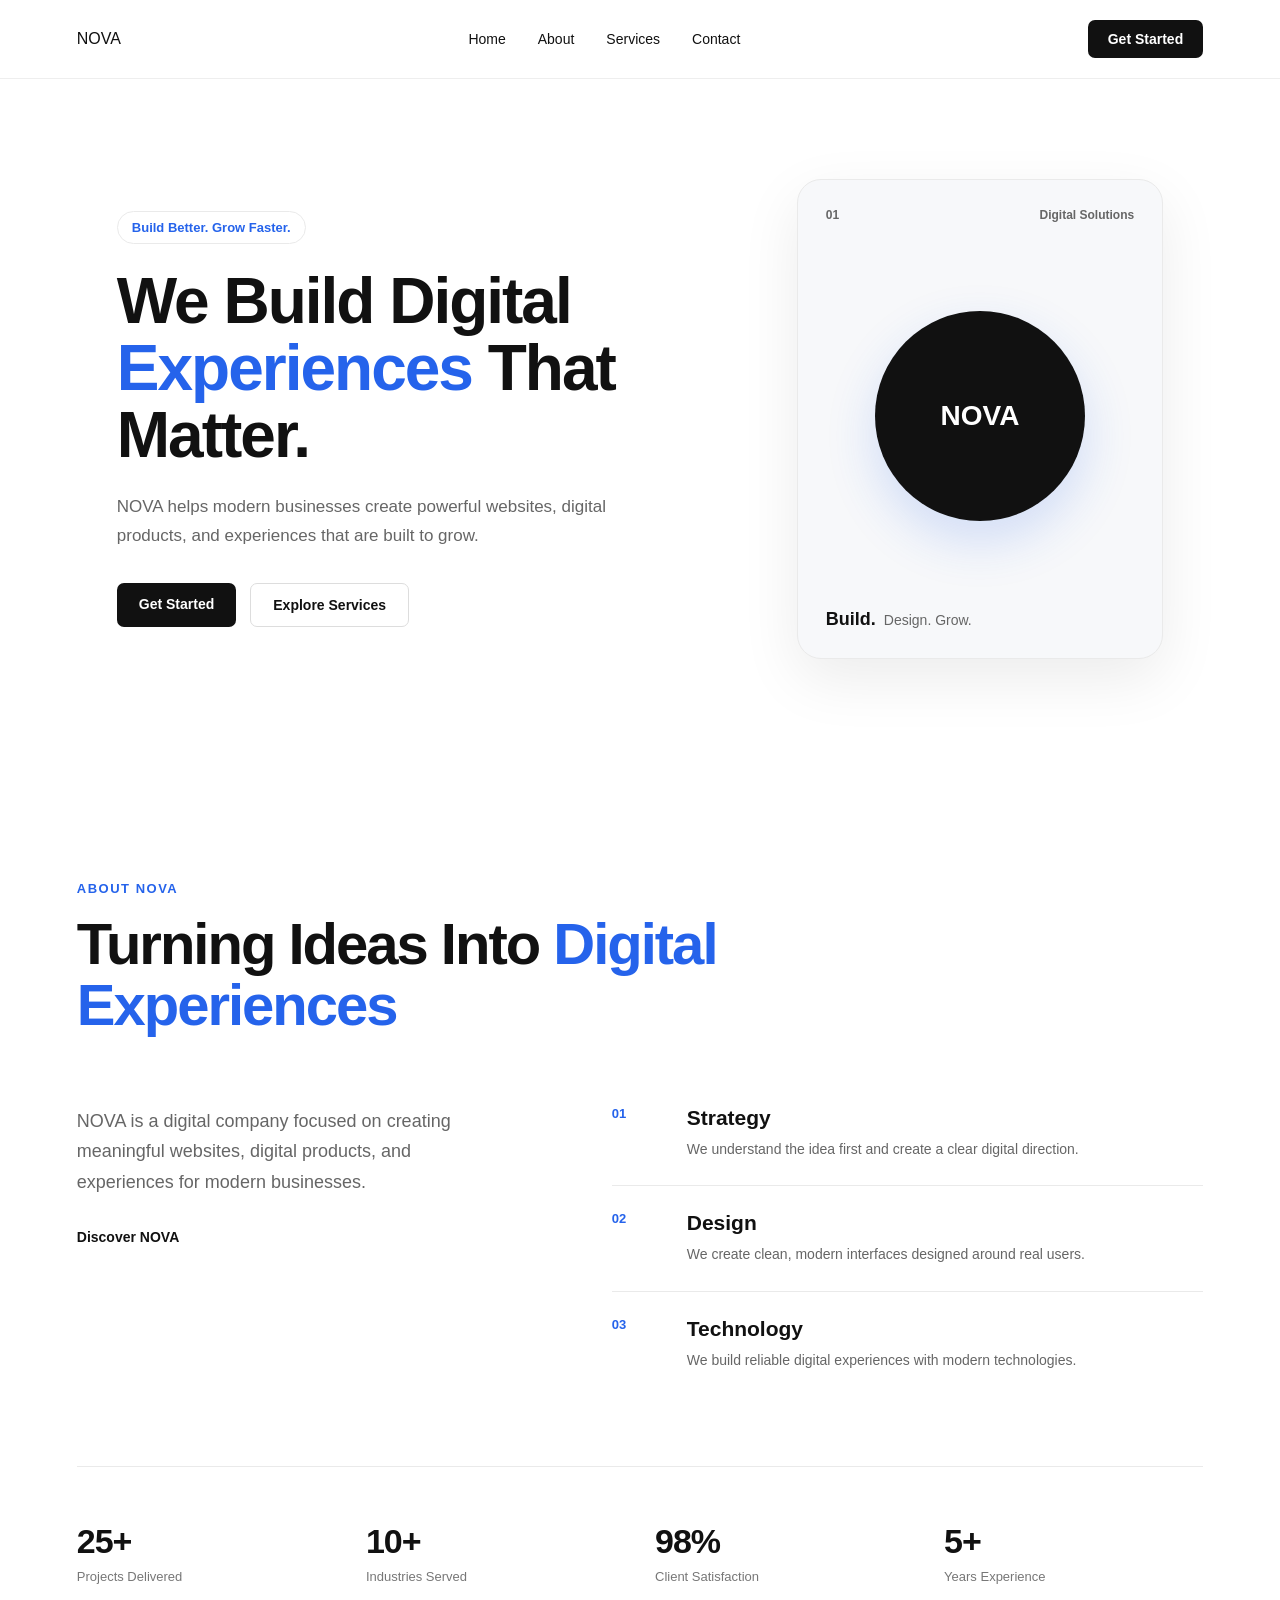
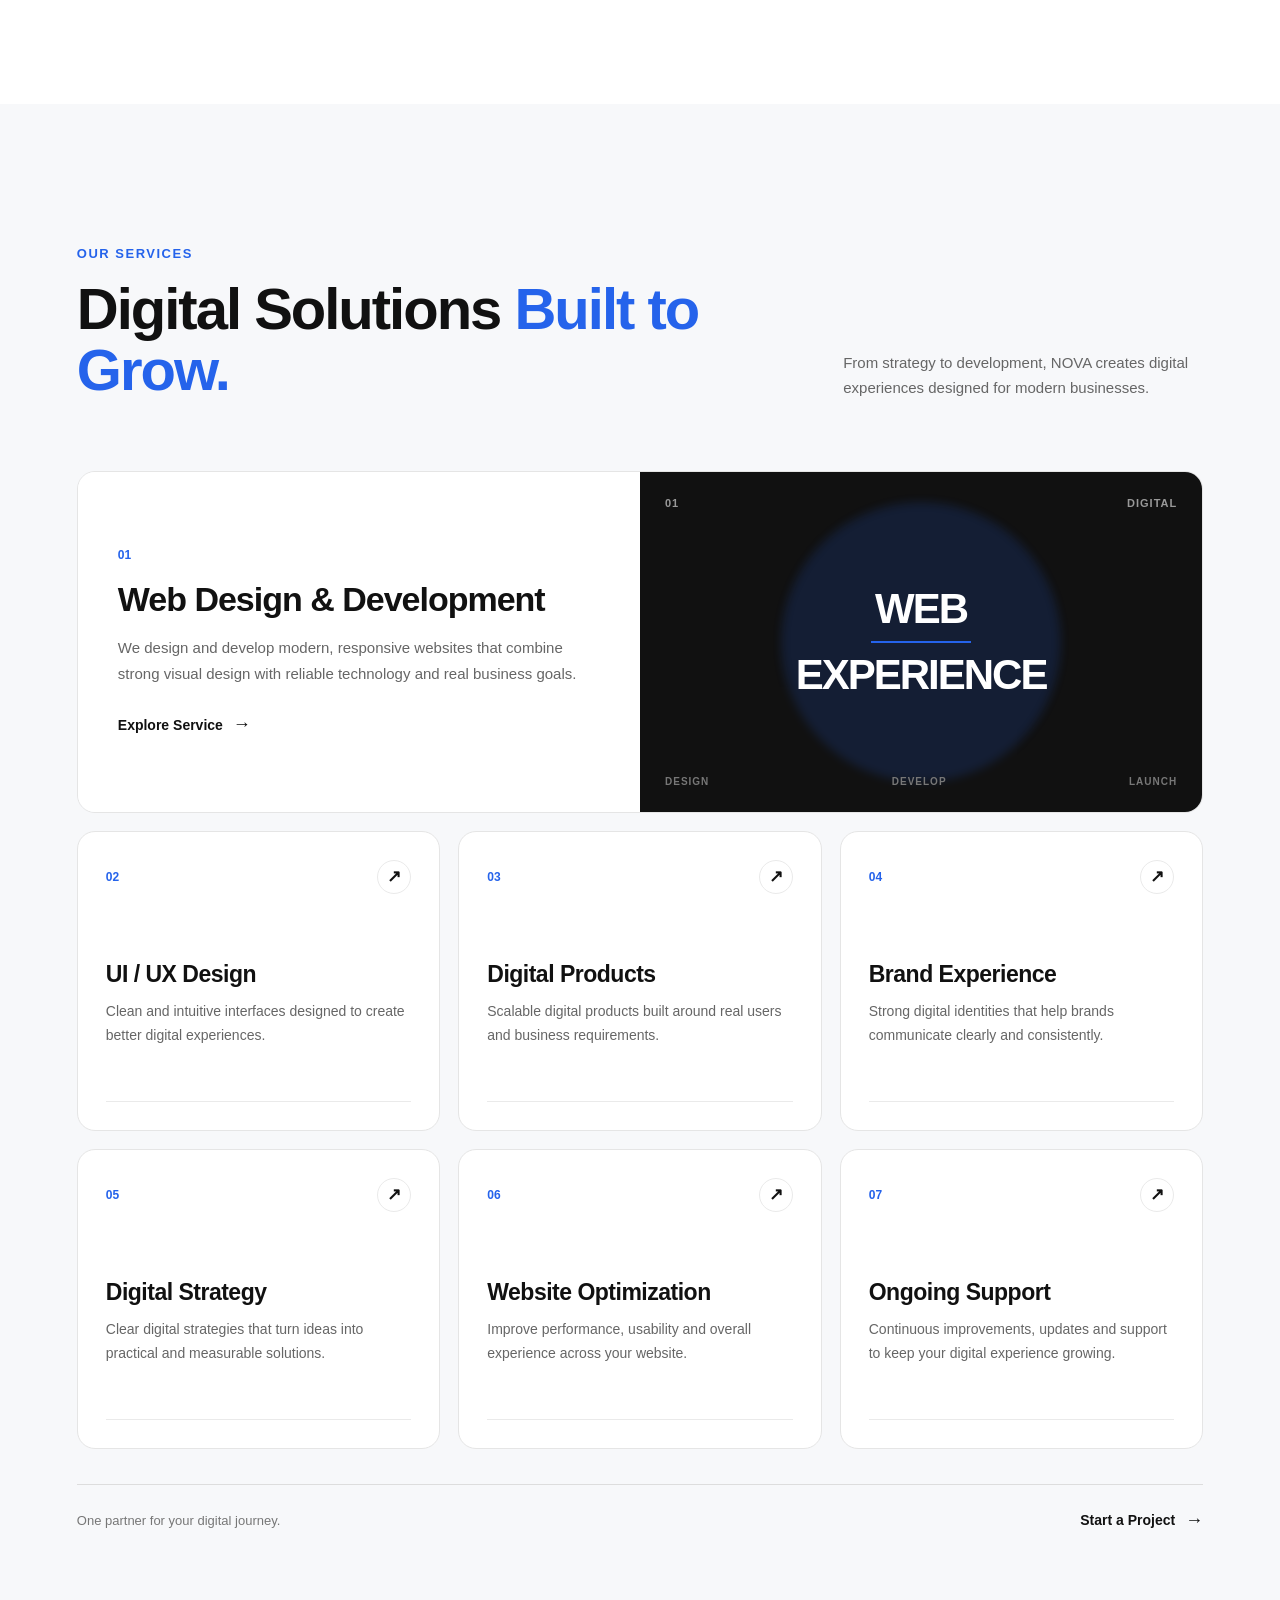
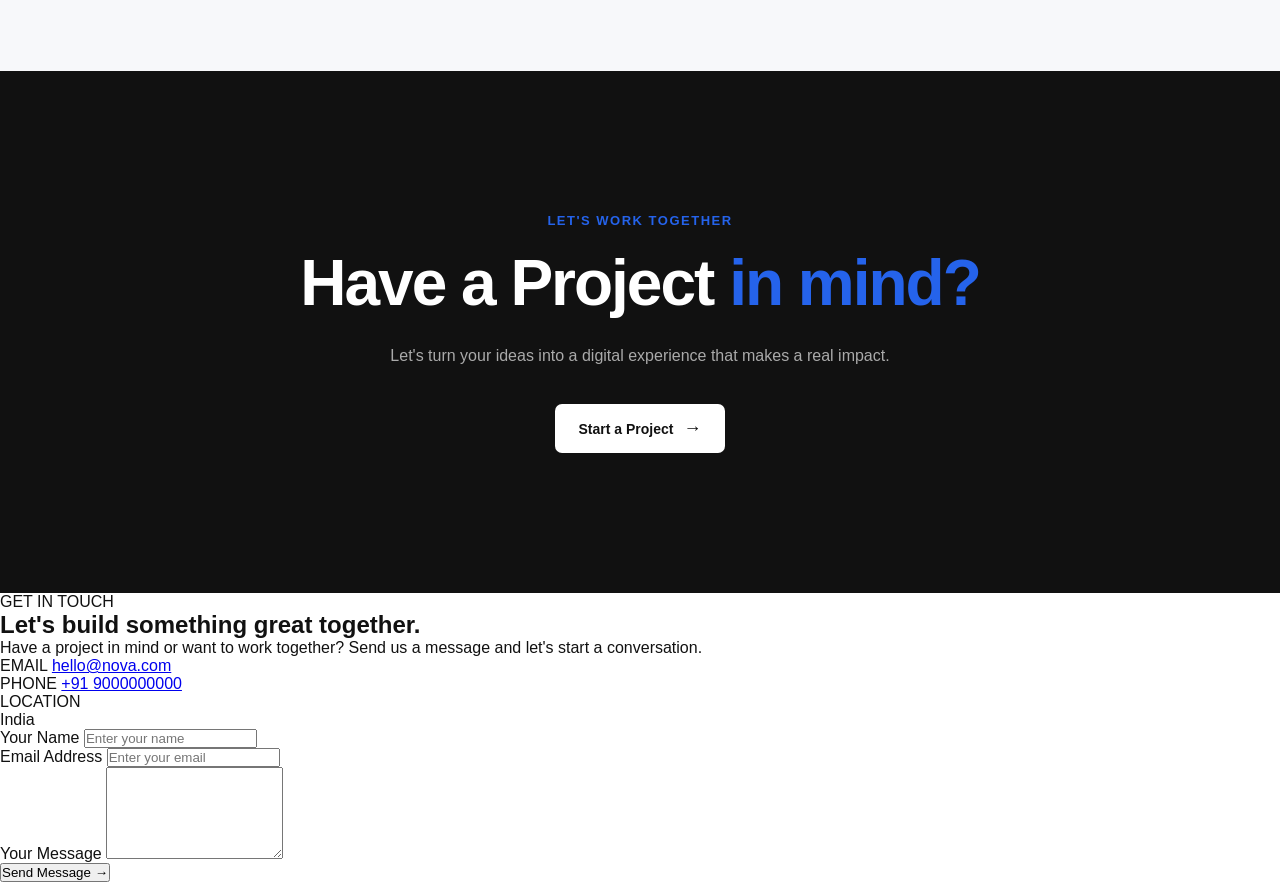
==== commit 05e3e72d: "Update index.html" ====
--- a/Nova/index.html
+++ b/Nova/index.html
@@ -631,148 +631,104 @@
 
         </section>
 
-
-        <!-- CTA Section -->
-
-<section class="cta">
-
-    <div class="cta-container">
-
-        <span class="cta-label">LET'S WORK TOGETHER</span>
-
-        <h2>
-            Have a project
-            <span>in mind?</span>
-        </h2>
-
-        <p>
-            Let's turn your ideas into a digital experience
-            that makes a real impact.
-        </p>
-
-        <a href="#" class="cta-btn">
-            Start a Project
-            <span>→</span>
-        </a>
-
-    </div>
-
-</section>
-
-
-        <!-- Contact Section -->
-
-<section class="contact" id="contact">
-
-    <div class="contact-container">
-
-        <div class="contact-header">
-
-            <div>
-                <span class="contact-label">GET IN TOUCH</span>
+        <section class="cta">
+            <div class="cta-container">
+                <span class="cta-label">
+                    LET'S WORK TOGETHER
+                </span>
 
                 <h2>
-                    Let's build something
-                    <span>great together.</span>
+                    Have a Project
+                    <span>in mind?</span>
                 </h2>
+
+                <p> Let's turn your ideas into a digital experience
+                    that makes a real impact.</p>
+
+                <a href="#" class="cta-btn">
+                    Start a Project
+                    <span>→</span>
+                </a>
             </div>
-
-            <p class="contact-intro">
-                Have a project in mind or want to work together?
-                Send us a message and let's start a conversation.
-            </p>
-
-        </div>
-
-
-        <div class="contact-main">
-
-            <!-- Contact Info -->
-
-            <div class="contact-info">
-
-                <div class="contact-item">
-                    <span class="contact-item-label">EMAIL</span>
-
-                    <a href="mailto:hello@nova.com">
-                        hello@nova.com
-                    </a>
-                </div>
-
-
-                <div class="contact-item">
-                    <span class="contact-item-label">PHONE</span>
-
-                    <a href="tel:+919000000000">
-                        +91 90000 00000
-                    </a>
-                </div>
-
-
-                <div class="contact-item">
-                    <span class="contact-item-label">LOCATION</span>
-
-                    <p>India</p>
-                </div>
-
+        </section>
+
+        <section class="contact" id="contact">
+            <div class="contact-container">
+                <div class="contact-header">
+
+                    <div>
+                        <span class="contact-label">
+                            GET IN TOUCH
+                        </span>
+
+                        <h2>
+                            Let's build something
+                            <span>great together.</span>
+                        </h2>
+
+                    </div>
+                    <p class="contact-intro">
+                        Have a project in mind or want to work together?
+                        Send us a message and let's start a conversation.
+                    </p>
+                </div>
+                <div class="contact-main">
+                    <div class="contact-info">
+                        <div class="contact-item">
+                            <span class="contact-item-label">EMAIL</span>
+                            <a href="mailto:hello@nova.com">
+                                hello@nova.com
+                            </a>
+                        </div>
+
+                        <div class="contact-item">
+                            <span class="contact-item-label">PHONE</span>
+
+                            <a href="tel:+919000000000">
+                                +91 9000000000
+                            </a>
+                        </div>
+
+                        <div class="contact-item">
+                            <span class="contact-item-label">
+                                LOCATION
+                            </span>
+                            <p>India</p>
+                        </div>
+                    </div>
+
+                    <form class="contact-form">
+                        <div class="form-group">
+                            <label for="name">Your Name</label>
+                            <input type="text" id="name" name="name" placeholder="Enter your name">
+                        </div>
+
+                        <div class="form-group">
+                            <label for="email">Email Address</label>
+                            <input type="email" id="email" name="email" placeholder="Enter your email">
+                        </div>
+
+
+
+                        <div class="form-group">
+                            <label for="message">Your Message</label>
+                            <textarea id="message" name="message" rows="6" placeholder="Tell us about your project">
+                            </textarea>
+                        </div>
+
+
+                        <button type="submit" class="contact-btn">
+                            Send Message
+                            <span>→</span>
+                        </button>
+                    </form>
+                </div>
             </div>
-
-
-            <!-- Contact Form -->
-
-            <form class="contact-form">
-
-                <div class="form-group">
-                    <label for="name">Your Name</label>
-
-                    <input
-                        type="text"
-                        id="name"
-                        name="name"
-                        placeholder="Enter your name"
-                    >
-                </div>
-
-
-                <div class="form-group">
-                    <label for="email">Email Address</label>
-
-                    <input
-                        type="email"
-                        id="email"
-                        name="email"
-                        placeholder="Enter your email"
-                    >
-                </div>
-
-
-                <div class="form-group">
-                    <label for="message">Your Message</label>
-
-                    <textarea
-                        id="message"
-                        name="message"
-                        rows="6"
-                        placeholder="Tell us about your project..."
-                    ></textarea>
-                </div>
-
-
-                <button type="submit" class="contact-btn">
-                    Send Message
-                    <span>→</span>
-                </button>
-
-            </form>
-
-        </div>
-
-    </div>
-
-</section>
+        </section>
+
 
     </main>
 
 </body>
 
-    </html>
+</html>
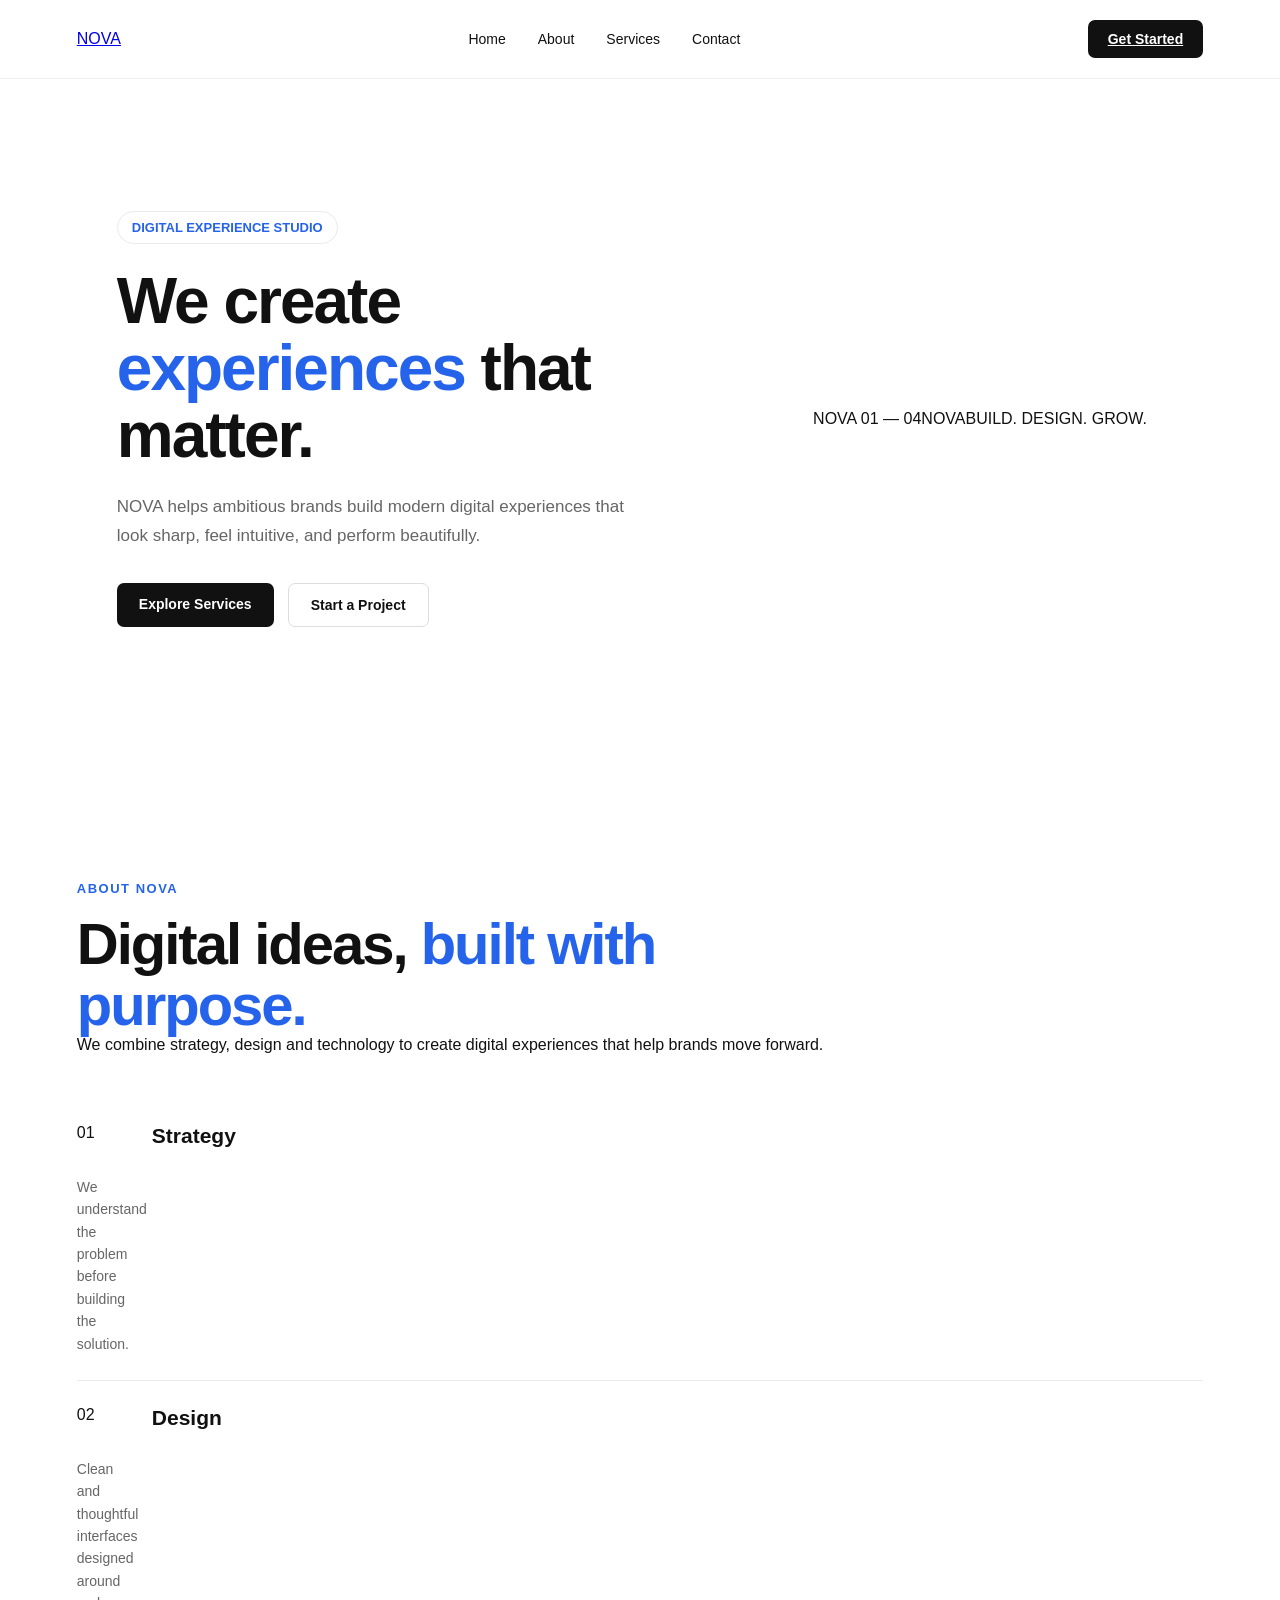
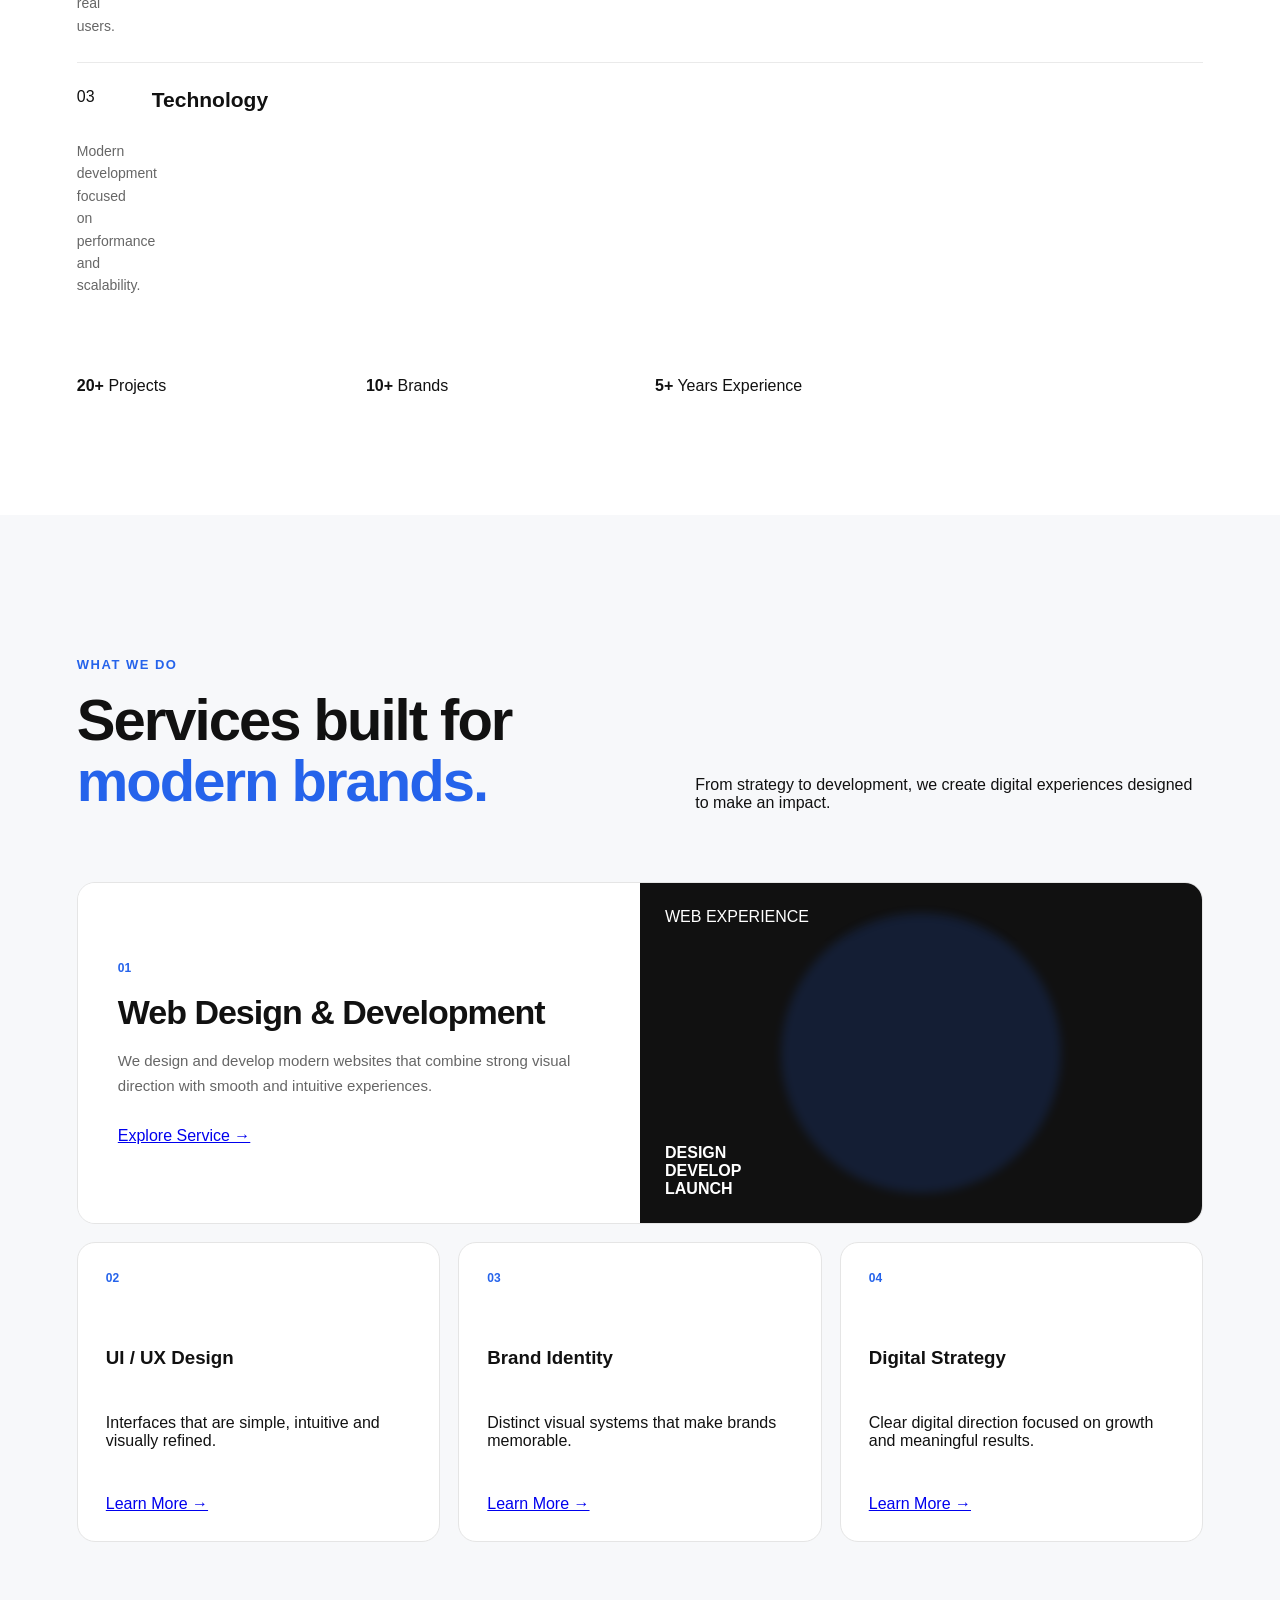
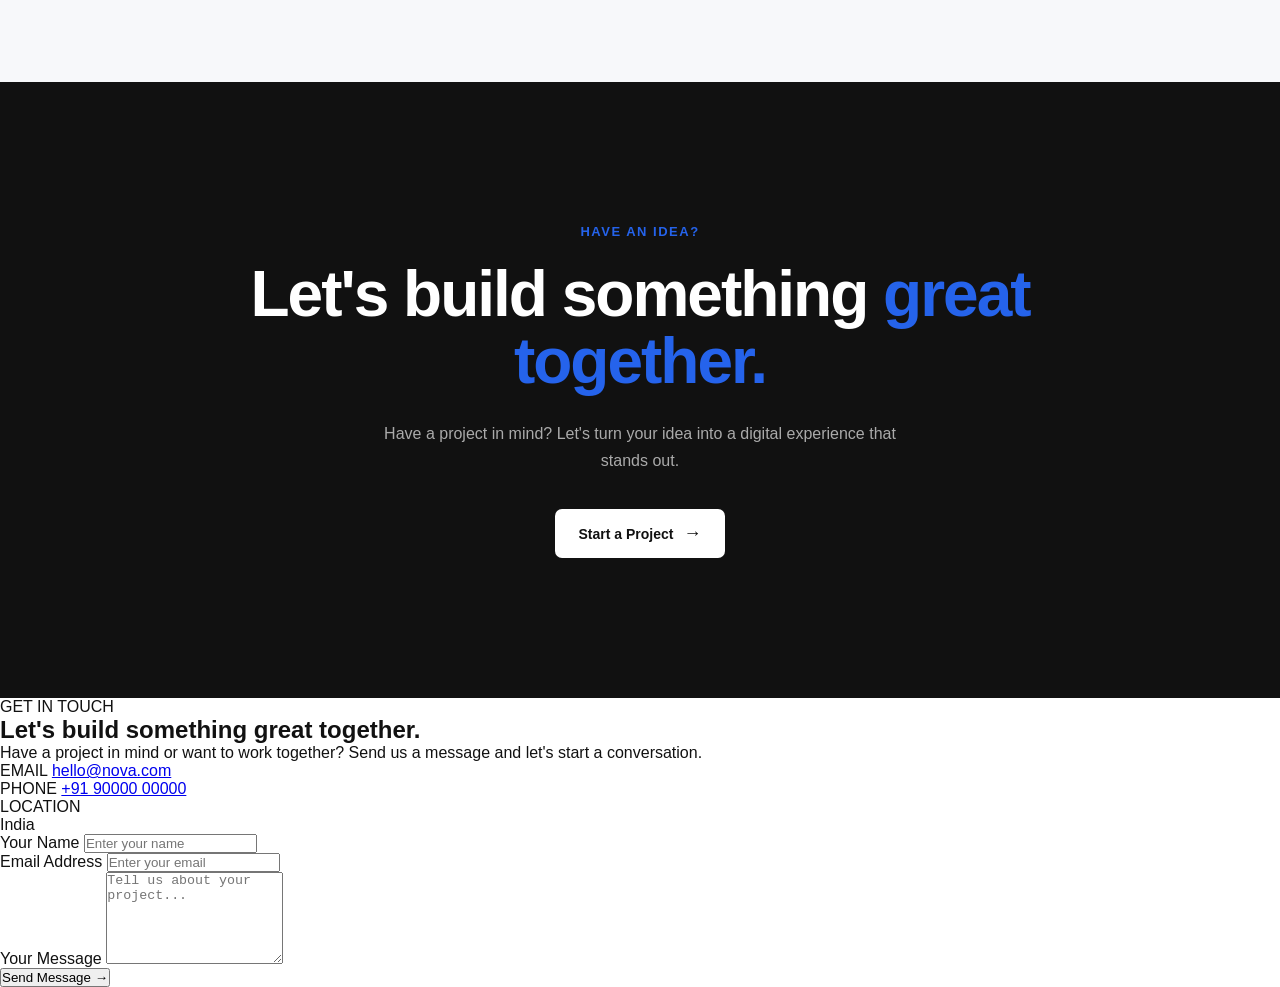
==== commit 71707ad4: "Update index.html" ====
--- a/Nova/index.html
+++ b/Nova/index.html
@@ -4,7 +4,9 @@
 <head>
     <meta charset="UTF-8">
     <meta name="viewport" content="width=device-width, initial-scale=1.0">
-    <title>NOVA</title>
+
+    <title>NOVA — Build. Design. Grow.</title>
+
     <link rel="stylesheet" href="style.css">
 </head>
 
@@ -16,33 +18,20 @@
 
         <nav class="navbar">
 
-            <div class="logo">
+            <a href="#home" class="logo">
                 NOVA
-            </div>
+            </a>
 
             <ul class="nav-links">
-
-                <li>
-                    <a href="#home">Home</a>
-                </li>
-
-                <li>
-                    <a href="#about">About</a>
-                </li>
-
-                <li>
-                    <a href="#services">Services</a>
-                </li>
-
-                <li>
-                    <a href="#contact">Contact</a>
-                </li>
-
+                <li><a href="#home">Home</a></li>
+                <li><a href="#about">About</a></li>
+                <li><a href="#services">Services</a></li>
+                <li><a href="#contact">Contact</a></li>
             </ul>
 
-            <button class="btn">
+            <a href="#contact" class="btn">
                 Get Started
-            </button>
+            </a>
 
         </nav>
 
@@ -51,683 +40,481 @@
 
     <!-- Hero Section -->
 
-    <main>
-
-        <section class="hero" id="home">
-
-            <!-- Hero Content -->
-
-            <div class="hero-content">
-
-                <span class="hero-badge">
-                    Build Better. Grow Faster.
-                </span>
-
-                <h1>
-                    We Build Digital
-                    <span>Experiences</span>
-                    That Matter.
-                </h1>
-
-                <p>
-                    NOVA helps modern businesses create powerful websites,
-                    digital products, and experiences that are built to grow.
-                </p>
-
-                <div class="hero-buttons">
-
-                    <a href="#" class="hero-btn primary-btn">
-                        Get Started
-                    </a>
-
-                    <a href="#" class="hero-btn secondary-btn">
-                        Explore Services
-                    </a>
+    <section class="hero" id="home">
+
+        <div class="hero-content">
+
+            <span class="hero-badge">
+                DIGITAL EXPERIENCE STUDIO
+            </span>
+
+            <h1>
+                We create
+                <span>experiences</span>
+                that matter.
+            </h1>
+
+            <p>
+                NOVA helps ambitious brands build modern digital
+                experiences that look sharp, feel intuitive,
+                and perform beautifully.
+            </p>
+
+            <div class="hero-buttons">
+
+                <a href="#services" class="hero-btn primary-btn">
+                    Explore Services
+                </a>
+
+                <a href="#contact" class="hero-btn secondary-btn">
+                    Start a Project
+                </a>
+
+            </div>
+
+        </div>
+
+
+        <div class="hero-visual">
+
+            <div class="hero-visual-top">
+                <span>NOVA</span>
+                <span>01 — 04</span>
+            </div>
+
+            <div class="hero-circle">
+                NOVA
+            </div>
+
+            <div class="hero-visual-bottom">
+                <span>BUILD.</span>
+                <span>DESIGN.</span>
+                <span>GROW.</span>
+            </div>
+
+        </div>
+
+    </section>
+
+
+    <!-- About Section -->
+
+    <section class="about" id="about">
+
+        <div class="about-header">
+
+            <div>
+
+                <span class="about-label">
+                    ABOUT NOVA
+                </span>
+
+                <h2>
+                    Digital ideas,
+                    <span>built with purpose.</span>
+                </h2>
+
+            </div>
+
+            <p>
+                We combine strategy, design and technology to
+                create digital experiences that help brands
+                move forward.
+            </p>
+
+        </div>
+
+
+        <div class="about-features">
+
+            <div class="about-feature">
+
+                <span>01</span>
+
+                <h3>
+                    Strategy
+                </h3>
+
+                <p>
+                    We understand the problem before
+                    building the solution.
+                </p>
+
+            </div>
+
+
+            <div class="about-feature">
+
+                <span>02</span>
+
+                <h3>
+                    Design
+                </h3>
+
+                <p>
+                    Clean and thoughtful interfaces
+                    designed around real users.
+                </p>
+
+            </div>
+
+
+            <div class="about-feature">
+
+                <span>03</span>
+
+                <h3>
+                    Technology
+                </h3>
+
+                <p>
+                    Modern development focused on
+                    performance and scalability.
+                </p>
+
+            </div>
+
+        </div>
+
+
+        <div class="about-stats">
+
+            <div class="stat">
+                <strong>20+</strong>
+                <span>Projects</span>
+            </div>
+
+            <div class="stat">
+                <strong>10+</strong>
+                <span>Brands</span>
+            </div>
+
+            <div class="stat">
+                <strong>5+</strong>
+                <span>Years Experience</span>
+            </div>
+
+        </div>
+
+    </section>
+
+
+    <!-- Services Section -->
+
+    <section class="services" id="services">
+
+        <div class="services-header">
+
+            <div>
+
+                <span class="services-label">
+                    WHAT WE DO
+                </span>
+
+                <h2>
+                    Services built for
+                    <span>modern brands.</span>
+                </h2>
+
+            </div>
+
+            <p>
+                From strategy to development, we create
+                digital experiences designed to make an impact.
+            </p>
+
+        </div>
+
+
+        <!-- Featured Service -->
+
+        <div class="featured-service">
+
+            <div class="featured-service-content">
+
+                <span class="service-number">
+                    01
+                </span>
+
+                <h3>
+                    Web Design & Development
+                </h3>
+
+                <p>
+                    We design and develop modern websites
+                    that combine strong visual direction
+                    with smooth and intuitive experiences.
+                </p>
+
+                <a href="#contact">
+                    Explore Service →
+                </a>
+
+            </div>
+
+
+            <div class="featured-service-visual">
+
+                <span>
+                    WEB EXPERIENCE
+                </span>
+
+                <strong>
+                    DESIGN
+                    <br>
+                    DEVELOP
+                    <br>
+                    LAUNCH
+                </strong>
+
+            </div>
+
+        </div>
+
+
+        <!-- Services Grid -->
+
+        <div class="services-grid">
+
+            <div class="service-card">
+
+                <span class="service-number">
+                    02
+                </span>
+
+                <h3>
+                    UI / UX Design
+                </h3>
+
+                <p>
+                    Interfaces that are simple,
+                    intuitive and visually refined.
+                </p>
+
+                <a href="#contact">
+                    Learn More →
+                </a>
+
+            </div>
+
+
+            <div class="service-card">
+
+                <span class="service-number">
+                    03
+                </span>
+
+                <h3>
+                    Brand Identity
+                </h3>
+
+                <p>
+                    Distinct visual systems that
+                    make brands memorable.
+                </p>
+
+                <a href="#contact">
+                    Learn More →
+                </a>
+
+            </div>
+
+
+            <div class="service-card">
+
+                <span class="service-number">
+                    04
+                </span>
+
+                <h3>
+                    Digital Strategy
+                </h3>
+
+                <p>
+                    Clear digital direction focused
+                    on growth and meaningful results.
+                </p>
+
+                <a href="#contact">
+                    Learn More →
+                </a>
+
+            </div>
+
+        </div>
+
+    </section>
+
+
+    <!-- CTA Section -->
+
+    <section class="cta">
+
+        <div class="cta-container">
+
+            <span class="cta-label">
+                HAVE AN IDEA?
+            </span>
+
+            <h2>
+                Let's build something
+                <span>great together.</span>
+            </h2>
+
+            <p>
+                Have a project in mind? Let's turn your idea
+                into a digital experience that stands out.
+            </p>
+
+            <a href="#contact" class="cta-btn">
+                Start a Project
+                <span>→</span>
+            </a>
+
+        </div>
+
+    </section>
+
+
+    <!-- Contact Section -->
+
+    <section class="contact" id="contact">
+
+        <div class="contact-container">
+
+            <div class="contact-header">
+
+                <div>
+
+                    <span class="contact-label">
+                        GET IN TOUCH
+                    </span>
+
+                    <h2>
+                        Let's build something
+                        <span>great together.</span>
+                    </h2>
 
                 </div>
 
-            </div>
-
-
-            <!-- Hero Visual -->
-
-            <div class="hero-visual">
-
-                <div class="visual-card">
-
-                    <div class="visual-top">
-
-                        <span>
-                            01
+                <p class="contact-intro">
+                    Have a project in mind or want to work together?
+                    Send us a message and let's start a conversation.
+                </p>
+
+            </div>
+
+
+            <div class="contact-main">
+
+                <div class="contact-info">
+
+                    <div class="contact-item">
+
+                        <span class="contact-item-label">
+                            EMAIL
                         </span>
 
-                        <span>
-                            Digital Solutions
+                        <a href="mailto:hello@nova.com">
+                            hello@nova.com
+                        </a>
+
+                    </div>
+
+
+                    <div class="contact-item">
+
+                        <span class="contact-item-label">
+                            PHONE
                         </span>
 
+                        <a href="tel:+919000000000">
+                            +91 90000 00000
+                        </a>
+
                     </div>
 
-                    <div class="visual-circle">
-                        NOVA
+
+                    <div class="contact-item">
+
+                        <span class="contact-item-label">
+                            LOCATION
+                        </span>
+
+                        <p>
+                            India
+                        </p>
+
                     </div>
 
-                    <div class="visual-bottom">
-
-                        <strong>
-                            Build.
-                        </strong>
-
-                        <span>
-                            Design. Grow.
-                        </span>
+                </div>
+
+
+                <form class="contact-form">
+
+                    <div class="form-group">
+
+                        <label for="name">
+                            Your Name
+                        </label>
+
+                        <input
+                            type="text"
+                            id="name"
+                            name="name"
+                            placeholder="Enter your name"
+                        >
 
                     </div>
 
-                </div>
-
-            </div>
-
-        </section>
-
-
-        <!-- About Section -->
-
-        <section class="about" id="about">
-
-            <div class="about-container">
-
-                <!-- About Header -->
-
-                <div class="about-header">
-
-                    <span class="about-label">
-                        ABOUT NOVA
-                    </span>
-
-                    <h2>
-                        Turning Ideas Into
-                        <span>Digital Experiences</span>
-                    </h2>
-
-                </div>
-
-
-                <!-- About Main -->
-
-                <div class="about-main">
-
-                    <!-- About Intro -->
-
-                    <div class="about-intro">
-
-                        <p>
-                            NOVA is a digital company focused on creating
-                            meaningful websites, digital products, and
-                            experiences for modern businesses.
-                        </p>
-
-                        <a href="#" class="about-link">
-                            Discover NOVA
-                        </a>
+
+                    <div class="form-group">
+
+                        <label for="email">
+                            Email Address
+                        </label>
+
+                        <input
+                            type="email"
+                            id="email"
+                            name="email"
+                            placeholder="Enter your email"
+                        >
 
                     </div>
 
 
-                    <!-- About Features -->
-
-                    <div class="about-features">
-
-                        <div class="about-feature">
-
-                            <span class="feature-number">
-                                01
-                            </span>
-
-                            <div>
-
-                                <h3>
-                                    Strategy
-                                </h3>
-
-                                <p>
-                                    We understand the idea first and create
-                                    a clear digital direction.
-                                </p>
-
-                            </div>
-
-                        </div>
-
-                        <div class="about-feature">
-
-                            <span class="feature-number">
-                                02
-                            </span>
-
-                            <div>
-
-                                <h3>
-                                    Design
-                                </h3>
-
-                                <p>
-                                    We create clean, modern interfaces
-                                    designed around real users.
-                                </p>
-
-                            </div>
-
-                        </div>
-
-                        <div class="about-feature">
-
-                            <span class="feature-number">
-                                03
-                            </span>
-
-                            <div>
-
-                                <h3>
-                                    Technology
-                                </h3>
-
-                                <p>
-                                    We build reliable digital experiences
-                                    with modern technologies.
-                                </p>
-
-                            </div>
-
-                        </div>
+                    <div class="form-group">
+
+                        <label for="message">
+                            Your Message
+                        </label>
+
+                        <textarea
+                            id="message"
+                            name="message"
+                            rows="6"
+                            placeholder="Tell us about your project..."
+                        ></textarea>
 
                     </div>
 
-                </div>
-
-
-                <!-- About Stats -->
-
-                <div class="about-stats">
-
-                    <div class="about-stat">
-
-                        <strong>
-                            25+
-                        </strong>
-
-                        <span>
-                            Projects Delivered
-                        </span>
-
-                    </div>
-
-                    <div class="about-stat">
-
-                        <strong>
-                            10+
-                        </strong>
-
-                        <span>
-                            Industries Served
-                        </span>
-
-                    </div>
-
-                    <div class="about-stat">
-
-                        <strong>
-                            98%
-                        </strong>
-
-                        <span>
-                            Client Satisfaction
-                        </span>
-
-                    </div>
-
-                    <div class="about-stat">
-
-                        <strong>
-                            5+
-                        </strong>
-
-                        <span>
-                            Years Experience
-                        </span>
-
-                    </div>
-
-                </div>
-
-            </div>
-
-        </section>
-
-
-        <!-- Services Section -->
-
-        <section class="services" id="services">
-
-            <div class="services-container">
-
-                <!-- Services Header -->
-
-                <div class="services-header">
-
-                    <div>
-
-                        <span class="services-label">
-                            OUR SERVICES
-                        </span>
-
-                        <h2>
-                            Digital Solutions
-                            <span>Built to Grow.</span>
-                        </h2>
-
-                    </div>
-
-                    <p class="services-intro">
-                        From strategy to development, NOVA creates
-                        digital experiences designed for modern businesses.
-                    </p>
-
-                </div>
-
-
-                <!-- Featured Service -->
-
-                <div class="featured-service">
-
-                    <div class="featured-service-content">
-
-                        <span class="service-number">
-                            01
-                        </span>
-
-                        <h3>
-                            Web Design & Development
-                        </h3>
-
-                        <p>
-                            We design and develop modern, responsive websites
-                            that combine strong visual design with reliable
-                            technology and real business goals.
-                        </p>
-
-                        <a href="#" class="service-link">
-                            Explore Service
-                            <span>→</span>
-                        </a>
-
-                    </div>
-
-
-                    <!-- Featured Service Visual -->
-
-                    <div class="featured-service-visual">
-
-                        <div class="service-visual-top">
-
-                            <span>
-                                01
-                            </span>
-
-                            <span>
-                                DIGITAL
-                            </span>
-
-                        </div>
-
-                        <div class="service-visual-center">
-
-                            <span class="visual-word">
-                                WEB
-                            </span>
-
-                            <span class="visual-line"></span>
-
-                            <span class="visual-word">
-                                EXPERIENCE
-                            </span>
-
-                        </div>
-
-                        <div class="service-visual-bottom">
-
-                            <span>
-                                DESIGN
-                            </span>
-
-                            <span>
-                                DEVELOP
-                            </span>
-
-                            <span>
-                                LAUNCH
-                            </span>
-
-                        </div>
-
-                    </div>
-
-                </div>
-
-
-                <!-- Services Grid -->
-
-                <div class="services-grid">
-
-                    <div class="service-card">
-
-                        <div class="service-card-top">
-
-                            <span>
-                                02
-                            </span>
-
-                            <span class="service-arrow">
-                                ↗
-                            </span>
-
-                        </div>
-
-                        <div class="service-card-content">
-
-                            <h3>
-                                UI / UX Design
-                            </h3>
-
-                            <p>
-                                Clean and intuitive interfaces designed
-                                to create better digital experiences.
-                            </p>
-
-                        </div>
-
-                        <div class="service-card-line"></div>
-
-                    </div>
-
-
-                    <div class="service-card">
-
-                        <div class="service-card-top">
-
-                            <span>
-                                03
-                            </span>
-
-                            <span class="service-arrow">
-                                ↗
-                            </span>
-
-                        </div>
-
-                        <div class="service-card-content">
-
-                            <h3>
-                                Digital Products
-                            </h3>
-
-                            <p>
-                                Scalable digital products built around
-                                real users and business requirements.
-                            </p>
-
-                        </div>
-
-                        <div class="service-card-line"></div>
-
-                    </div>
-
-
-                    <div class="service-card">
-
-                        <div class="service-card-top">
-
-                            <span>
-                                04
-                            </span>
-
-                            <span class="service-arrow">
-                                ↗
-                            </span>
-
-                        </div>
-
-                        <div class="service-card-content">
-
-                            <h3>
-                                Brand Experience
-                            </h3>
-
-                            <p>
-                                Strong digital identities that help brands
-                                communicate clearly and consistently.
-                            </p>
-
-                        </div>
-
-                        <div class="service-card-line"></div>
-
-                    </div>
-
-
-                    <div class="service-card">
-
-                        <div class="service-card-top">
-
-                            <span>
-                                05
-                            </span>
-
-                            <span class="service-arrow">
-                                ↗
-                            </span>
-
-                        </div>
-
-                        <div class="service-card-content">
-
-                            <h3>
-                                Digital Strategy
-                            </h3>
-
-                            <p>
-                                Clear digital strategies that turn ideas
-                                into practical and measurable solutions.
-                            </p>
-
-                        </div>
-
-                        <div class="service-card-line"></div>
-
-                    </div>
-
-
-                    <div class="service-card">
-
-                        <div class="service-card-top">
-
-                            <span>
-                                06
-                            </span>
-
-                            <span class="service-arrow">
-                                ↗
-                            </span>
-
-                        </div>
-
-                        <div class="service-card-content">
-
-                            <h3>
-                                Website Optimization
-                            </h3>
-
-                            <p>
-                                Improve performance, usability and overall
-                                experience across your website.
-                            </p>
-
-                        </div>
-
-                        <div class="service-card-line"></div>
-
-                    </div>
-
-
-                    <div class="service-card">
-
-                        <div class="service-card-top">
-
-                            <span>
-                                07
-                            </span>
-
-                            <span class="service-arrow">
-                                ↗
-                            </span>
-
-                        </div>
-
-                        <div class="service-card-content">
-
-                            <h3>
-                                Ongoing Support
-                            </h3>
-
-                            <p>
-                                Continuous improvements, updates and support
-                                to keep your digital experience growing.
-                            </p>
-
-                        </div>
-
-                        <div class="service-card-line"></div>
-
-                    </div>
-
-                </div>
-
-
-                <!-- Services Bottom -->
-
-                <div class="services-bottom">
-
-                    <span>
-                        One partner for your digital journey.
-                    </span>
-
-                    <a href="#" class="services-bottom-link">
-                        Start a Project
+
+                    <button
+                        type="submit"
+                        class="contact-btn"
+                    >
+                        Send Message
                         <span>→</span>
-                    </a>
-
-                </div>
-
-            </div>
-
-        </section>
-
-        <section class="cta">
-            <div class="cta-container">
-                <span class="cta-label">
-                    LET'S WORK TOGETHER
-                </span>
-
-                <h2>
-                    Have a Project
-                    <span>in mind?</span>
-                </h2>
-
-                <p> Let's turn your ideas into a digital experience
-                    that makes a real impact.</p>
-
-                <a href="#" class="cta-btn">
-                    Start a Project
-                    <span>→</span>
-                </a>
-            </div>
-        </section>
-
-        <section class="contact" id="contact">
-            <div class="contact-container">
-                <div class="contact-header">
-
-                    <div>
-                        <span class="contact-label">
-                            GET IN TOUCH
-                        </span>
-
-                        <h2>
-                            Let's build something
-                            <span>great together.</span>
-                        </h2>
-
-                    </div>
-                    <p class="contact-intro">
-                        Have a project in mind or want to work together?
-                        Send us a message and let's start a conversation.
-                    </p>
-                </div>
-                <div class="contact-main">
-                    <div class="contact-info">
-                        <div class="contact-item">
-                            <span class="contact-item-label">EMAIL</span>
-                            <a href="mailto:hello@nova.com">
-                                hello@nova.com
-                            </a>
-                        </div>
-
-                        <div class="contact-item">
-                            <span class="contact-item-label">PHONE</span>
-
-                            <a href="tel:+919000000000">
-                                +91 9000000000
-                            </a>
-                        </div>
-
-                        <div class="contact-item">
-                            <span class="contact-item-label">
-                                LOCATION
-                            </span>
-                            <p>India</p>
-                        </div>
-                    </div>
-
-                    <form class="contact-form">
-                        <div class="form-group">
-                            <label for="name">Your Name</label>
-                            <input type="text" id="name" name="name" placeholder="Enter your name">
-                        </div>
-
-                        <div class="form-group">
-                            <label for="email">Email Address</label>
-                            <input type="email" id="email" name="email" placeholder="Enter your email">
-                        </div>
-
-
-
-                        <div class="form-group">
-                            <label for="message">Your Message</label>
-                            <textarea id="message" name="message" rows="6" placeholder="Tell us about your project">
-                            </textarea>
-                        </div>
-
-
-                        <button type="submit" class="contact-btn">
-                            Send Message
-                            <span>→</span>
-                        </button>
-                    </form>
-                </div>
-            </div>
-        </section>
-
-
-    </main>
+                    </button>
+
+                </form>
+
+            </div>
+
+        </div>
+
+    </section>
 
 </body>
 
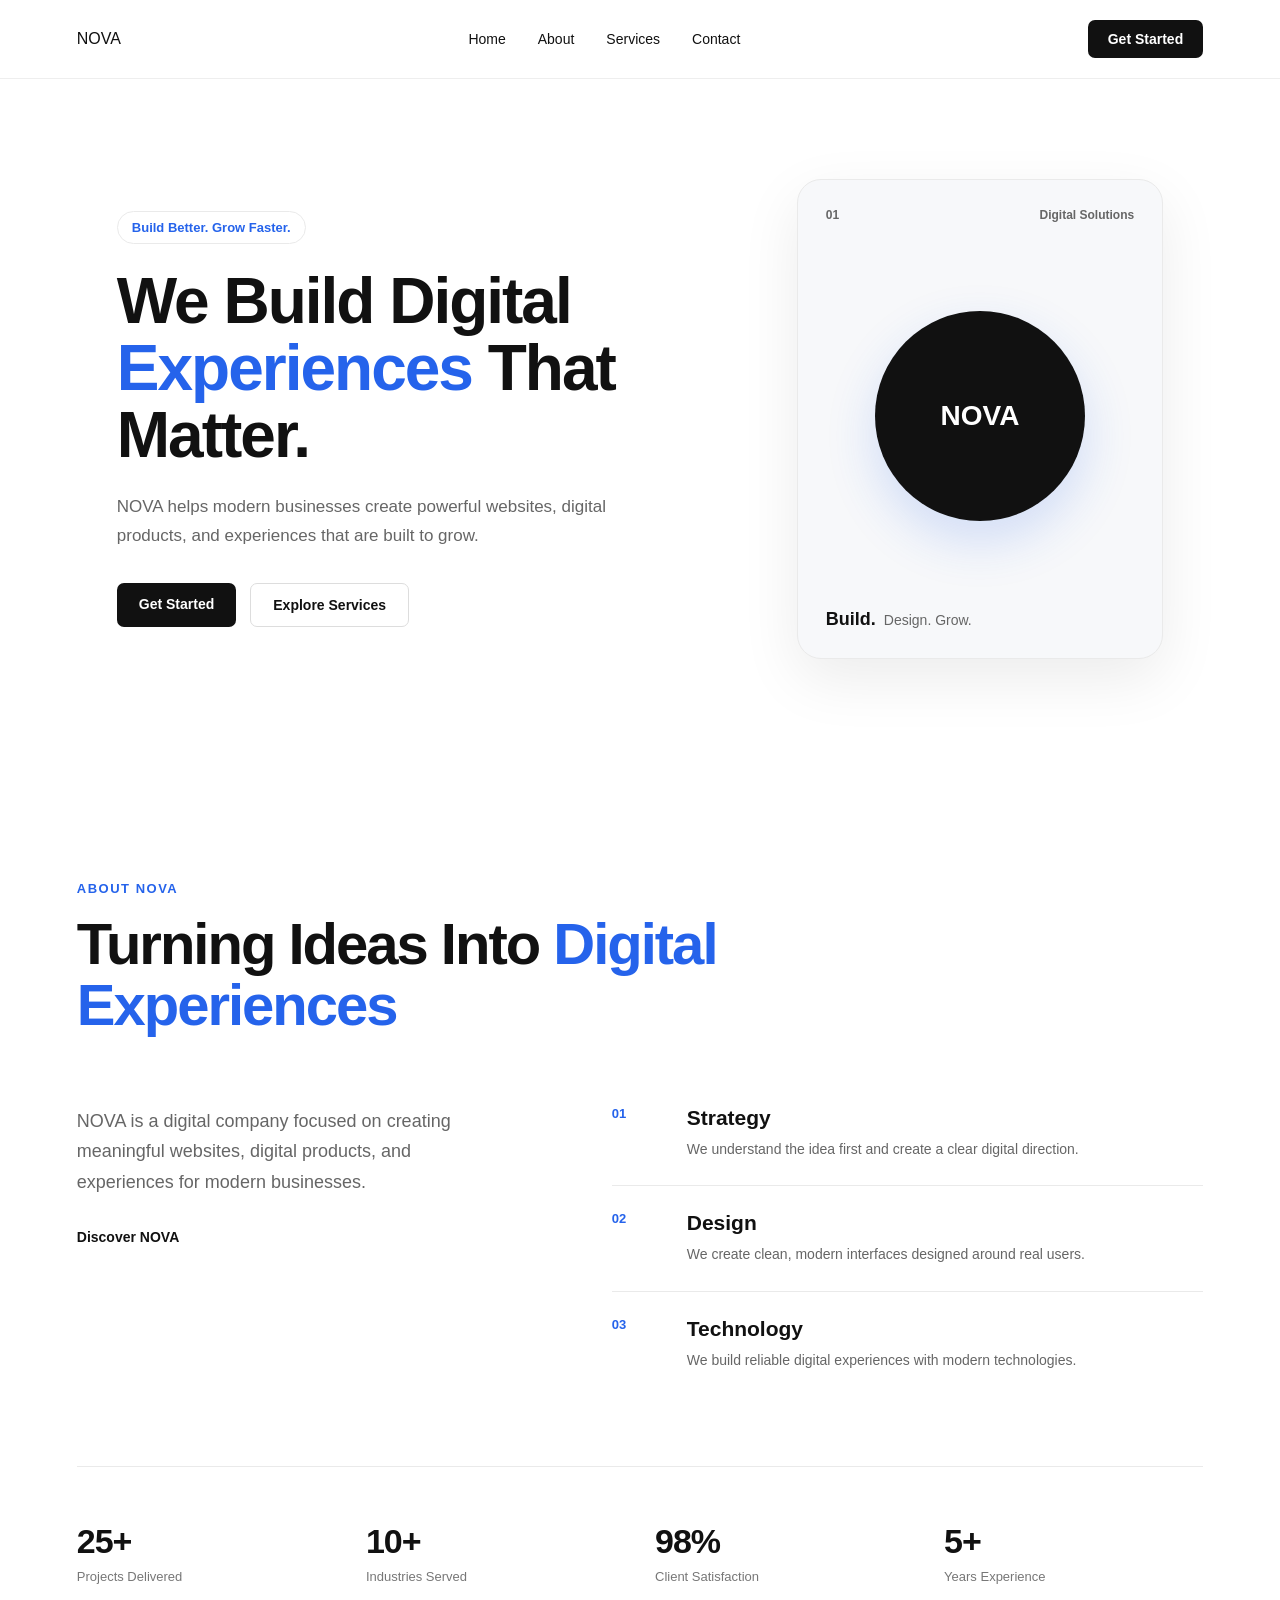
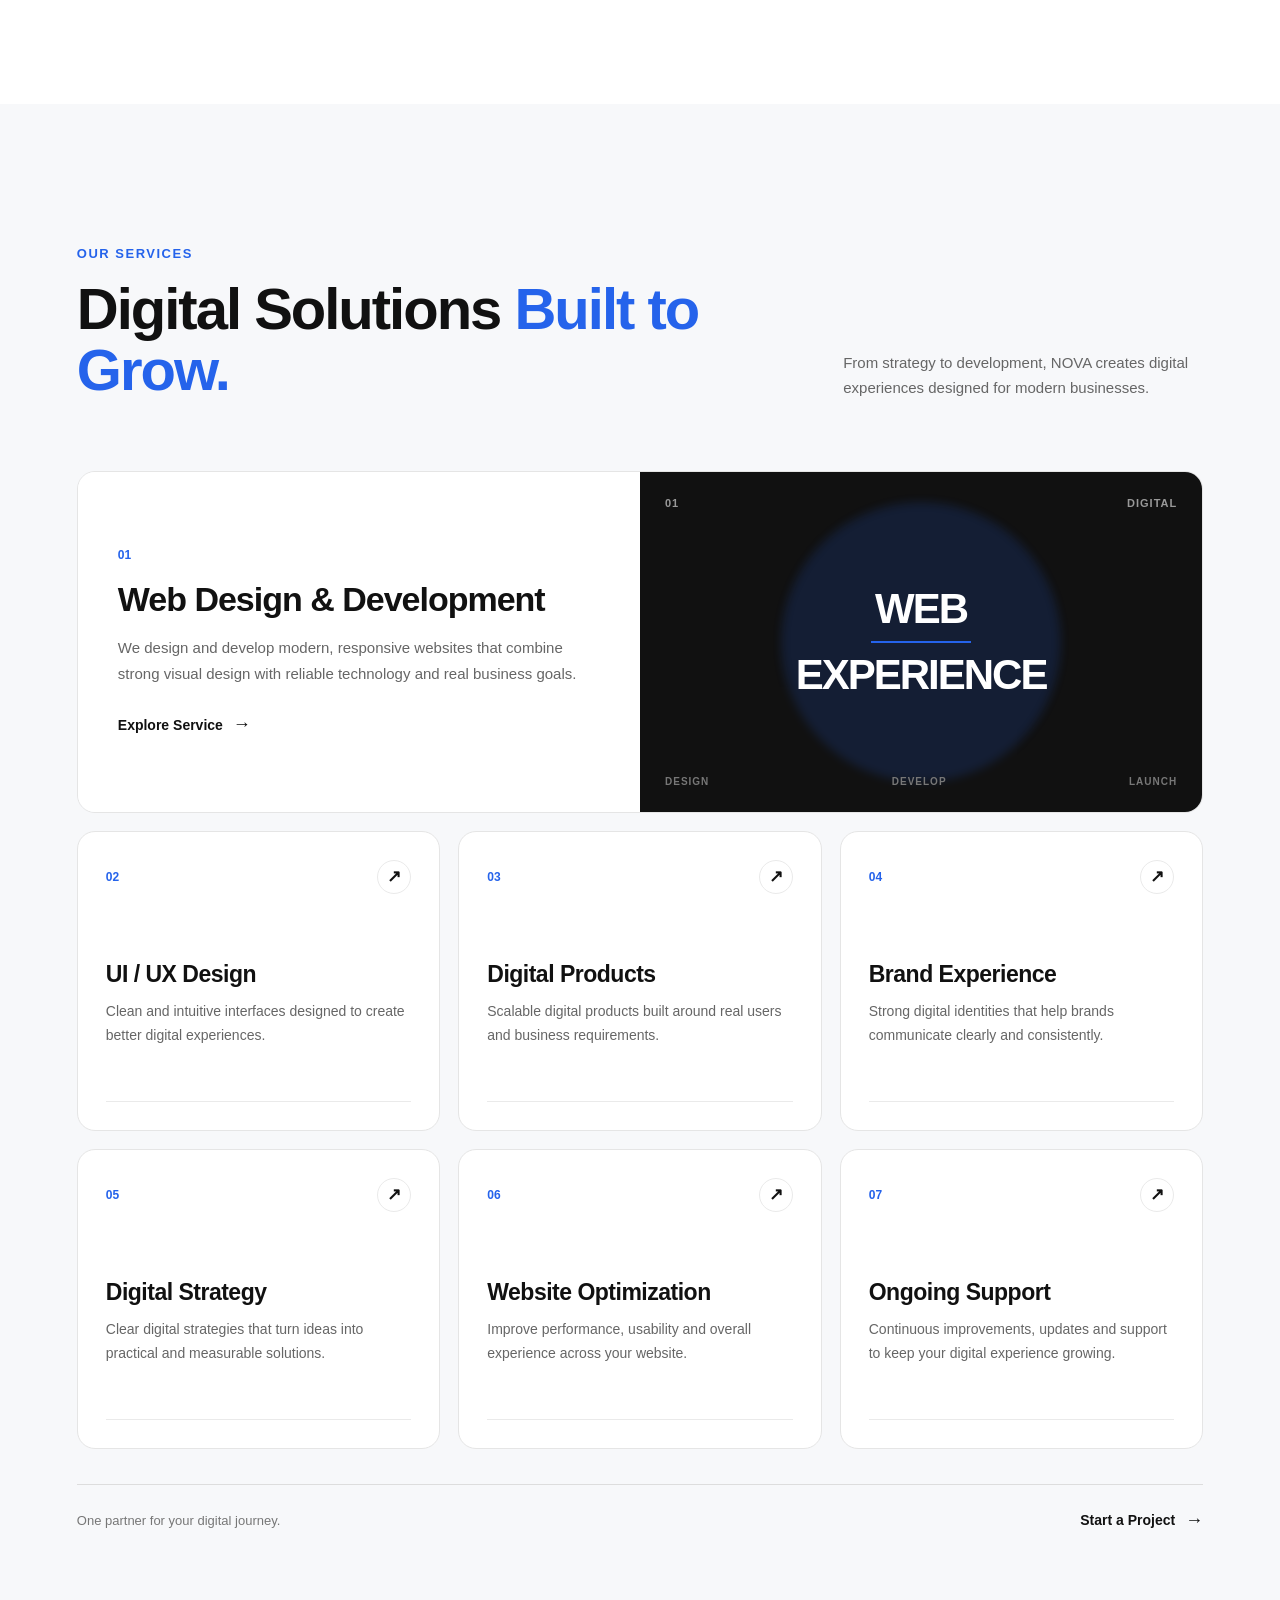
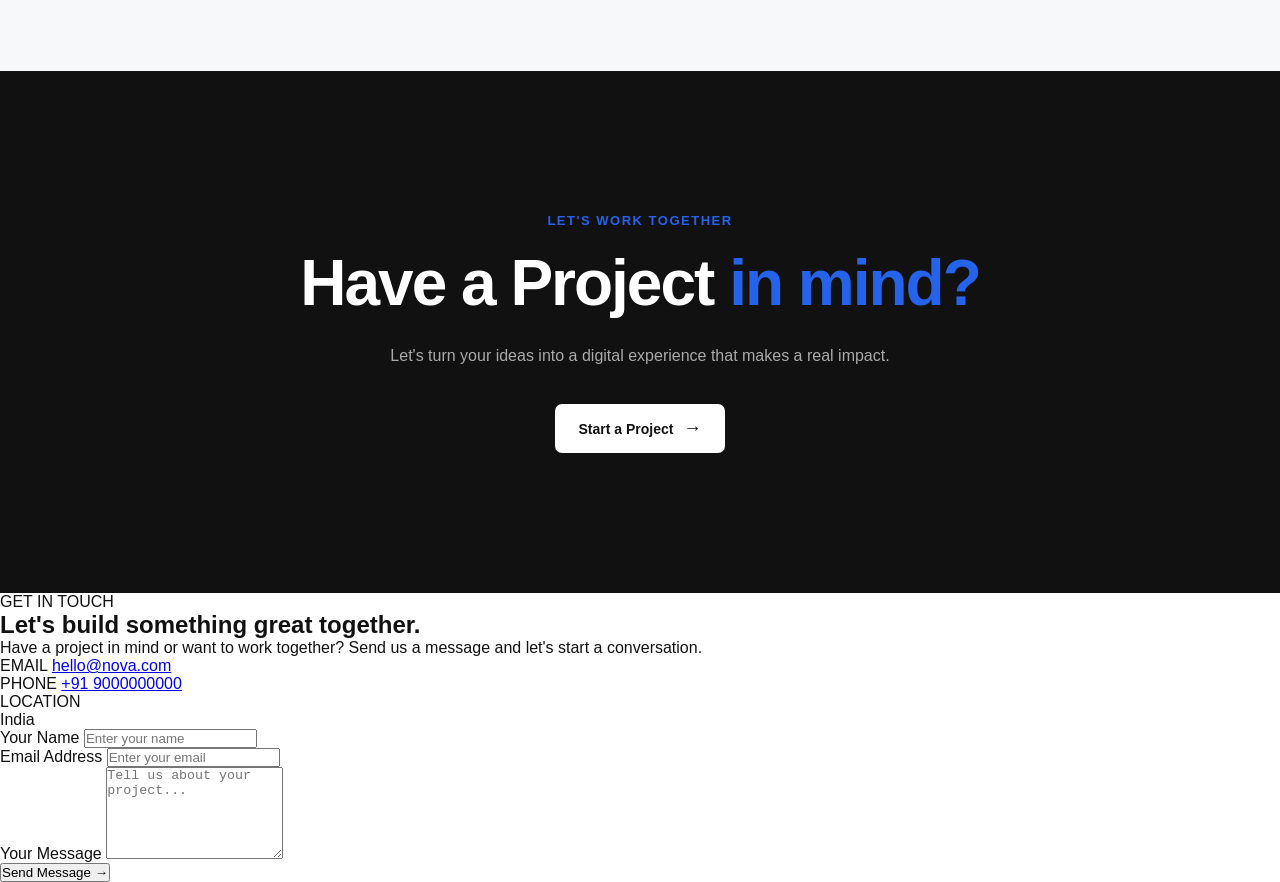
==== commit 11881eaa: "Update index.html" ====
--- a/Nova/index.html
+++ b/Nova/index.html
@@ -2,10 +2,12 @@
 <html lang="en">
 
 <head>
+    <!-- Page setup -->
+
     <meta charset="UTF-8">
     <meta name="viewport" content="width=device-width, initial-scale=1.0">
 
-    <title>NOVA — Build. Design. Grow.</title>
+    <title>NOVA</title>
 
     <link rel="stylesheet" href="style.css">
 </head>
@@ -18,503 +20,806 @@
 
         <nav class="navbar">
 
-            <a href="#home" class="logo">
-                NOVA
-            </a>
-
-            <ul class="nav-links">
-                <li><a href="#home">Home</a></li>
-                <li><a href="#about">About</a></li>
-                <li><a href="#services">Services</a></li>
-                <li><a href="#contact">Contact</a></li>
-            </ul>
-
-            <a href="#contact" class="btn">
-                Get Started
-            </a>
-
-        </nav>
-
-    </header>
-
-
-    <!-- Hero Section -->
-
-    <section class="hero" id="home">
-
-        <div class="hero-content">
-
-            <span class="hero-badge">
-                DIGITAL EXPERIENCE STUDIO
-            </span>
-
-            <h1>
-                We create
-                <span>experiences</span>
-                that matter.
-            </h1>
-
-            <p>
-                NOVA helps ambitious brands build modern digital
-                experiences that look sharp, feel intuitive,
-                and perform beautifully.
-            </p>
-
-            <div class="hero-buttons">
-
-                <a href="#services" class="hero-btn primary-btn">
-                    Explore Services
-                </a>
-
-                <a href="#contact" class="hero-btn secondary-btn">
-                    Start a Project
-                </a>
-
-            </div>
-
-        </div>
-
-
-        <div class="hero-visual">
-
-            <div class="hero-visual-top">
-                <span>NOVA</span>
-                <span>01 — 04</span>
-            </div>
-
-            <div class="hero-circle">
+            <div class="logo">
                 NOVA
             </div>
 
-            <div class="hero-visual-bottom">
-                <span>BUILD.</span>
-                <span>DESIGN.</span>
-                <span>GROW.</span>
+            <ul class="nav-links">
+
+                <li>
+                    <a href="#home">Home</a>
+                </li>
+
+                <li>
+                    <a href="#about">About</a>
+                </li>
+
+                <li>
+                    <a href="#services">Services</a>
+                </li>
+
+                <li>
+                    <a href="#contact">Contact</a>
+                </li>
+
+            </ul>
+
+            <button class="btn">
+                Get Started
+            </button>
+
+        </nav>
+
+    </header>
+
+
+    <!-- Main content -->
+
+    <main>
+
+        <!-- Hero Section -->
+
+        <section class="hero" id="home">
+
+            <!-- Hero Content -->
+
+            <div class="hero-content">
+
+                <span class="hero-badge">
+                    Build Better. Grow Faster.
+                </span>
+
+                <h1>
+                    We Build Digital
+                    <span>Experiences</span>
+                    That Matter.
+                </h1>
+
+                <p>
+                    NOVA helps modern businesses create powerful websites,
+                    digital products, and experiences that are built to grow.
+                </p>
+
+                <div class="hero-buttons">
+
+                    <a href="#" class="hero-btn primary-btn">
+                        Get Started
+                    </a>
+
+                    <a href="#" class="hero-btn secondary-btn">
+                        Explore Services
+                    </a>
+
+                </div>
+
             </div>
 
-        </div>
-
-    </section>
-
-
-    <!-- About Section -->
-
-    <section class="about" id="about">
-
-        <div class="about-header">
-
-            <div>
-
-                <span class="about-label">
-                    ABOUT NOVA
+
+            <!-- Hero Visual -->
+
+            <div class="hero-visual">
+
+                <div class="visual-card">
+
+                    <div class="visual-top">
+
+                        <span>
+                            01
+                        </span>
+
+                        <span>
+                            Digital Solutions
+                        </span>
+
+                    </div>
+
+                    <div class="visual-circle">
+                        NOVA
+                    </div>
+
+                    <div class="visual-bottom">
+
+                        <strong>
+                            Build.
+                        </strong>
+
+                        <span>
+                            Design. Grow.
+                        </span>
+
+                    </div>
+
+                </div>
+
+            </div>
+
+        </section>
+
+
+        <!-- About Section -->
+
+        <section class="about" id="about">
+
+            <div class="about-container">
+
+                <!-- About Header -->
+
+                <div class="about-header">
+
+                    <span class="about-label">
+                        ABOUT NOVA
+                    </span>
+
+                    <h2>
+                        Turning Ideas Into
+                        <span>Digital Experiences</span>
+                    </h2>
+
+                </div>
+
+
+                <!-- About Main -->
+
+                <div class="about-main">
+
+                    <!-- About Intro -->
+
+                    <div class="about-intro">
+
+                        <p>
+                            NOVA is a digital company focused on creating
+                            meaningful websites, digital products, and
+                            experiences for modern businesses.
+                        </p>
+
+                        <a href="#" class="about-link">
+                            Discover NOVA
+                        </a>
+
+                    </div>
+
+
+                    <!-- About Features -->
+
+                    <div class="about-features">
+
+                        <div class="about-feature">
+
+                            <span class="feature-number">
+                                01
+                            </span>
+
+                            <div>
+
+                                <h3>
+                                    Strategy
+                                </h3>
+
+                                <p>
+                                    We understand the idea first and create
+                                    a clear digital direction.
+                                </p>
+
+                            </div>
+
+                        </div>
+
+
+                        <div class="about-feature">
+
+                            <span class="feature-number">
+                                02
+                            </span>
+
+                            <div>
+
+                                <h3>
+                                    Design
+                                </h3>
+
+                                <p>
+                                    We create clean, modern interfaces
+                                    designed around real users.
+                                </p>
+
+                            </div>
+
+                        </div>
+
+
+                        <div class="about-feature">
+
+                            <span class="feature-number">
+                                03
+                            </span>
+
+                            <div>
+
+                                <h3>
+                                    Technology
+                                </h3>
+
+                                <p>
+                                    We build reliable digital experiences
+                                    with modern technologies.
+                                </p>
+
+                            </div>
+
+                        </div>
+
+                    </div>
+
+                </div>
+
+
+                <!-- About Stats -->
+
+                <div class="about-stats">
+
+                    <div class="about-stat">
+
+                        <strong>
+                            25+
+                        </strong>
+
+                        <span>
+                            Projects Delivered
+                        </span>
+
+                    </div>
+
+
+                    <div class="about-stat">
+
+                        <strong>
+                            10+
+                        </strong>
+
+                        <span>
+                            Industries Served
+                        </span>
+
+                    </div>
+
+
+                    <div class="about-stat">
+
+                        <strong>
+                            98%
+                        </strong>
+
+                        <span>
+                            Client Satisfaction
+                        </span>
+
+                    </div>
+
+
+                    <div class="about-stat">
+
+                        <strong>
+                            5+
+                        </strong>
+
+                        <span>
+                            Years Experience
+                        </span>
+
+                    </div>
+
+                </div>
+
+            </div>
+
+        </section>
+
+
+        <!-- Services Section -->
+
+        <section class="services" id="services">
+
+            <div class="services-container">
+
+                <!-- Services Header -->
+
+                <div class="services-header">
+
+                    <div>
+
+                        <span class="services-label">
+                            OUR SERVICES
+                        </span>
+
+                        <h2>
+                            Digital Solutions
+                            <span>Built to Grow.</span>
+                        </h2>
+
+                    </div>
+
+                    <p class="services-intro">
+                        From strategy to development, NOVA creates
+                        digital experiences designed for modern businesses.
+                    </p>
+
+                </div>
+
+
+                <!-- Featured Service -->
+
+                <div class="featured-service">
+
+                    <div class="featured-service-content">
+
+                        <span class="service-number">
+                            01
+                        </span>
+
+                        <h3>
+                            Web Design & Development
+                        </h3>
+
+                        <p>
+                            We design and develop modern, responsive websites
+                            that combine strong visual design with reliable
+                            technology and real business goals.
+                        </p>
+
+                        <a href="#" class="service-link">
+                            Explore Service
+                            <span>→</span>
+                        </a>
+
+                    </div>
+
+
+                    <!-- Featured Service Visual -->
+
+                    <div class="featured-service-visual">
+
+                        <div class="service-visual-top">
+
+                            <span>
+                                01
+                            </span>
+
+                            <span>
+                                DIGITAL
+                            </span>
+
+                        </div>
+
+                        <div class="service-visual-center">
+
+                            <span class="visual-word">
+                                WEB
+                            </span>
+
+                            <span class="visual-line"></span>
+
+                            <span class="visual-word">
+                                EXPERIENCE
+                            </span>
+
+                        </div>
+
+                        <div class="service-visual-bottom">
+
+                            <span>
+                                DESIGN
+                            </span>
+
+                            <span>
+                                DEVELOP
+                            </span>
+
+                            <span>
+                                LAUNCH
+                            </span>
+
+                        </div>
+
+                    </div>
+
+                </div>
+
+
+                <!-- Services Grid -->
+
+                <div class="services-grid">
+
+                    <div class="service-card">
+
+                        <div class="service-card-top">
+
+                            <span>
+                                02
+                            </span>
+
+                            <span class="service-arrow">
+                                ↗
+                            </span>
+
+                        </div>
+
+                        <div class="service-card-content">
+
+                            <h3>
+                                UI / UX Design
+                            </h3>
+
+                            <p>
+                                Clean and intuitive interfaces designed
+                                to create better digital experiences.
+                            </p>
+
+                        </div>
+
+                        <div class="service-card-line"></div>
+
+                    </div>
+
+
+                    <div class="service-card">
+
+                        <div class="service-card-top">
+
+                            <span>
+                                03
+                            </span>
+
+                            <span class="service-arrow">
+                                ↗
+                            </span>
+
+                        </div>
+
+                        <div class="service-card-content">
+
+                            <h3>
+                                Digital Products
+                            </h3>
+
+                            <p>
+                                Scalable digital products built around
+                                real users and business requirements.
+                            </p>
+
+                        </div>
+
+                        <div class="service-card-line"></div>
+
+                    </div>
+
+
+                    <div class="service-card">
+
+                        <div class="service-card-top">
+
+                            <span>
+                                04
+                            </span>
+
+                            <span class="service-arrow">
+                                ↗
+                            </span>
+
+                        </div>
+
+                        <div class="service-card-content">
+
+                            <h3>
+                                Brand Experience
+                            </h3>
+
+                            <p>
+                                Strong digital identities that help brands
+                                communicate clearly and consistently.
+                            </p>
+
+                        </div>
+
+                        <div class="service-card-line"></div>
+
+                    </div>
+
+
+                    <div class="service-card">
+
+                        <div class="service-card-top">
+
+                            <span>
+                                05
+                            </span>
+
+                            <span class="service-arrow">
+                                ↗
+                            </span>
+
+                        </div>
+
+                        <div class="service-card-content">
+
+                            <h3>
+                                Digital Strategy
+                            </h3>
+
+                            <p>
+                                Clear digital strategies that turn ideas
+                                into practical and measurable solutions.
+                            </p>
+
+                        </div>
+
+                        <div class="service-card-line"></div>
+
+                    </div>
+
+
+                    <div class="service-card">
+
+                        <div class="service-card-top">
+
+                            <span>
+                                06
+                            </span>
+
+                            <span class="service-arrow">
+                                ↗
+                            </span>
+
+                        </div>
+
+                        <div class="service-card-content">
+
+                            <h3>
+                                Website Optimization
+                            </h3>
+
+                            <p>
+                                Improve performance, usability and overall
+                                experience across your website.
+                            </p>
+
+                        </div>
+
+                        <div class="service-card-line"></div>
+
+                    </div>
+
+
+                    <div class="service-card">
+
+                        <div class="service-card-top">
+
+                            <span>
+                                07
+                            </span>
+
+                            <span class="service-arrow">
+                                ↗
+                            </span>
+
+                        </div>
+
+                        <div class="service-card-content">
+
+                            <h3>
+                                Ongoing Support
+                            </h3>
+
+                            <p>
+                                Continuous improvements, updates and support
+                                to keep your digital experience growing.
+                            </p>
+
+                        </div>
+
+                        <div class="service-card-line"></div>
+
+                    </div>
+
+                </div>
+
+
+                <!-- Services Bottom -->
+
+                <div class="services-bottom">
+
+                    <span>
+                        One partner for your digital journey.
+                    </span>
+
+                    <a href="#" class="services-bottom-link">
+                        Start a Project
+                        <span>→</span>
+                    </a>
+
+                </div>
+
+            </div>
+
+        </section>
+
+
+        <!-- CTA Section -->
+
+        <section class="cta">
+
+            <div class="cta-container">
+
+                <span class="cta-label">
+                    LET'S WORK TOGETHER
                 </span>
 
                 <h2>
-                    Digital ideas,
-                    <span>built with purpose.</span>
+                    Have a Project
+                    <span>in mind?</span>
                 </h2>
 
+                <p>
+                    Let's turn your ideas into a digital experience
+                    that makes a real impact.
+                </p>
+
+                <a href="#" class="cta-btn">
+                    Start a Project
+                    <span>→</span>
+                </a>
+
             </div>
 
-            <p>
-                We combine strategy, design and technology to
-                create digital experiences that help brands
-                move forward.
-            </p>
-
-        </div>
-
-
-        <div class="about-features">
-
-            <div class="about-feature">
-
-                <span>01</span>
-
-                <h3>
-                    Strategy
-                </h3>
-
-                <p>
-                    We understand the problem before
-                    building the solution.
-                </p>
+        </section>
+
+
+        <!-- Contact Section -->
+
+        <section class="contact" id="contact">
+
+            <div class="contact-container">
+
+                <div class="contact-header">
+
+                    <div>
+
+                        <span class="contact-label">
+                            GET IN TOUCH
+                        </span>
+
+                        <h2>
+                            Let's build something
+                            <span>great together.</span>
+                        </h2>
+
+                    </div>
+
+                    <p class="contact-intro">
+                        Have a project in mind or want to work together?
+                        Send us a message and let's start a conversation.
+                    </p>
+
+                </div>
+
+
+                <!-- Contact Main -->
+
+                <div class="contact-main">
+
+                    <div class="contact-info">
+
+                        <div class="contact-item">
+
+                            <span class="contact-item-label">
+                                EMAIL
+                            </span>
+
+                            <a href="mailto:hello@nova.com">
+                                hello@nova.com
+                            </a>
+
+                        </div>
+
+
+                        <div class="contact-item">
+
+                            <span class="contact-item-label">
+                                PHONE
+                            </span>
+
+                            <a href="tel:+919000000000">
+                                +91 9000000000
+                            </a>
+
+                        </div>
+
+
+                        <div class="contact-item">
+
+                            <span class="contact-item-label">
+                                LOCATION
+                            </span>
+
+                            <p>
+                                India
+                            </p>
+
+                        </div>
+
+                    </div>
+
+
+                    <!-- Contact Form -->
+
+                    <form class="contact-form">
+
+                        <div class="form-group">
+
+                            <label for="name">
+                                Your Name
+                            </label>
+
+                            <input
+                                type="text"
+                                id="name"
+                                name="name"
+                                placeholder="Enter your name"
+                            >
+
+                        </div>
+
+
+                        <div class="form-group">
+
+                            <label for="email">
+                                Email Address
+                            </label>
+
+                            <input
+                                type="email"
+                                id="email"
+                                name="email"
+                                placeholder="Enter your email"
+                            >
+
+                        </div>
+
+
+                        <div class="form-group">
+
+                            <label for="message">
+                                Your Message
+                            </label>
+
+                            <textarea
+                                id="message"
+                                name="message"
+                                rows="6"
+                                placeholder="Tell us about your project..."
+                            ></textarea>
+
+                        </div>
+
+
+                        <button type="submit" class="contact-btn">
+
+                            Send Message
+
+                            <span>
+                                →
+                            </span>
+
+                        </button>
+
+                    </form>
+
+                </div>
 
             </div>
 
-
-            <div class="about-feature">
-
-                <span>02</span>
-
-                <h3>
-                    Design
-                </h3>
-
-                <p>
-                    Clean and thoughtful interfaces
-                    designed around real users.
-                </p>
-
-            </div>
-
-
-            <div class="about-feature">
-
-                <span>03</span>
-
-                <h3>
-                    Technology
-                </h3>
-
-                <p>
-                    Modern development focused on
-                    performance and scalability.
-                </p>
-
-            </div>
-
-        </div>
-
-
-        <div class="about-stats">
-
-            <div class="stat">
-                <strong>20+</strong>
-                <span>Projects</span>
-            </div>
-
-            <div class="stat">
-                <strong>10+</strong>
-                <span>Brands</span>
-            </div>
-
-            <div class="stat">
-                <strong>5+</strong>
-                <span>Years Experience</span>
-            </div>
-
-        </div>
-
-    </section>
-
-
-    <!-- Services Section -->
-
-    <section class="services" id="services">
-
-        <div class="services-header">
-
-            <div>
-
-                <span class="services-label">
-                    WHAT WE DO
-                </span>
-
-                <h2>
-                    Services built for
-                    <span>modern brands.</span>
-                </h2>
-
-            </div>
-
-            <p>
-                From strategy to development, we create
-                digital experiences designed to make an impact.
-            </p>
-
-        </div>
-
-
-        <!-- Featured Service -->
-
-        <div class="featured-service">
-
-            <div class="featured-service-content">
-
-                <span class="service-number">
-                    01
-                </span>
-
-                <h3>
-                    Web Design & Development
-                </h3>
-
-                <p>
-                    We design and develop modern websites
-                    that combine strong visual direction
-                    with smooth and intuitive experiences.
-                </p>
-
-                <a href="#contact">
-                    Explore Service →
-                </a>
-
-            </div>
-
-
-            <div class="featured-service-visual">
-
-                <span>
-                    WEB EXPERIENCE
-                </span>
-
-                <strong>
-                    DESIGN
-                    <br>
-                    DEVELOP
-                    <br>
-                    LAUNCH
-                </strong>
-
-            </div>
-
-        </div>
-
-
-        <!-- Services Grid -->
-
-        <div class="services-grid">
-
-            <div class="service-card">
-
-                <span class="service-number">
-                    02
-                </span>
-
-                <h3>
-                    UI / UX Design
-                </h3>
-
-                <p>
-                    Interfaces that are simple,
-                    intuitive and visually refined.
-                </p>
-
-                <a href="#contact">
-                    Learn More →
-                </a>
-
-            </div>
-
-
-            <div class="service-card">
-
-                <span class="service-number">
-                    03
-                </span>
-
-                <h3>
-                    Brand Identity
-                </h3>
-
-                <p>
-                    Distinct visual systems that
-                    make brands memorable.
-                </p>
-
-                <a href="#contact">
-                    Learn More →
-                </a>
-
-            </div>
-
-
-            <div class="service-card">
-
-                <span class="service-number">
-                    04
-                </span>
-
-                <h3>
-                    Digital Strategy
-                </h3>
-
-                <p>
-                    Clear digital direction focused
-                    on growth and meaningful results.
-                </p>
-
-                <a href="#contact">
-                    Learn More →
-                </a>
-
-            </div>
-
-        </div>
-
-    </section>
-
-
-    <!-- CTA Section -->
-
-    <section class="cta">
-
-        <div class="cta-container">
-
-            <span class="cta-label">
-                HAVE AN IDEA?
-            </span>
-
-            <h2>
-                Let's build something
-                <span>great together.</span>
-            </h2>
-
-            <p>
-                Have a project in mind? Let's turn your idea
-                into a digital experience that stands out.
-            </p>
-
-            <a href="#contact" class="cta-btn">
-                Start a Project
-                <span>→</span>
-            </a>
-
-        </div>
-
-    </section>
-
-
-    <!-- Contact Section -->
-
-    <section class="contact" id="contact">
-
-        <div class="contact-container">
-
-            <div class="contact-header">
-
-                <div>
-
-                    <span class="contact-label">
-                        GET IN TOUCH
-                    </span>
-
-                    <h2>
-                        Let's build something
-                        <span>great together.</span>
-                    </h2>
-
-                </div>
-
-                <p class="contact-intro">
-                    Have a project in mind or want to work together?
-                    Send us a message and let's start a conversation.
-                </p>
-
-            </div>
-
-
-            <div class="contact-main">
-
-                <div class="contact-info">
-
-                    <div class="contact-item">
-
-                        <span class="contact-item-label">
-                            EMAIL
-                        </span>
-
-                        <a href="mailto:hello@nova.com">
-                            hello@nova.com
-                        </a>
-
-                    </div>
-
-
-                    <div class="contact-item">
-
-                        <span class="contact-item-label">
-                            PHONE
-                        </span>
-
-                        <a href="tel:+919000000000">
-                            +91 90000 00000
-                        </a>
-
-                    </div>
-
-
-                    <div class="contact-item">
-
-                        <span class="contact-item-label">
-                            LOCATION
-                        </span>
-
-                        <p>
-                            India
-                        </p>
-
-                    </div>
-
-                </div>
-
-
-                <form class="contact-form">
-
-                    <div class="form-group">
-
-                        <label for="name">
-                            Your Name
-                        </label>
-
-                        <input
-                            type="text"
-                            id="name"
-                            name="name"
-                            placeholder="Enter your name"
-                        >
-
-                    </div>
-
-
-                    <div class="form-group">
-
-                        <label for="email">
-                            Email Address
-                        </label>
-
-                        <input
-                            type="email"
-                            id="email"
-                            name="email"
-                            placeholder="Enter your email"
-                        >
-
-                    </div>
-
-
-                    <div class="form-group">
-
-                        <label for="message">
-                            Your Message
-                        </label>
-
-                        <textarea
-                            id="message"
-                            name="message"
-                            rows="6"
-                            placeholder="Tell us about your project..."
-                        ></textarea>
-
-                    </div>
-
-
-                    <button
-                        type="submit"
-                        class="contact-btn"
-                    >
-                        Send Message
-                        <span>→</span>
-                    </button>
-
-                </form>
-
-            </div>
-
-        </div>
-
-    </section>
+        </section>
+
+    </main>
 
 </body>
 
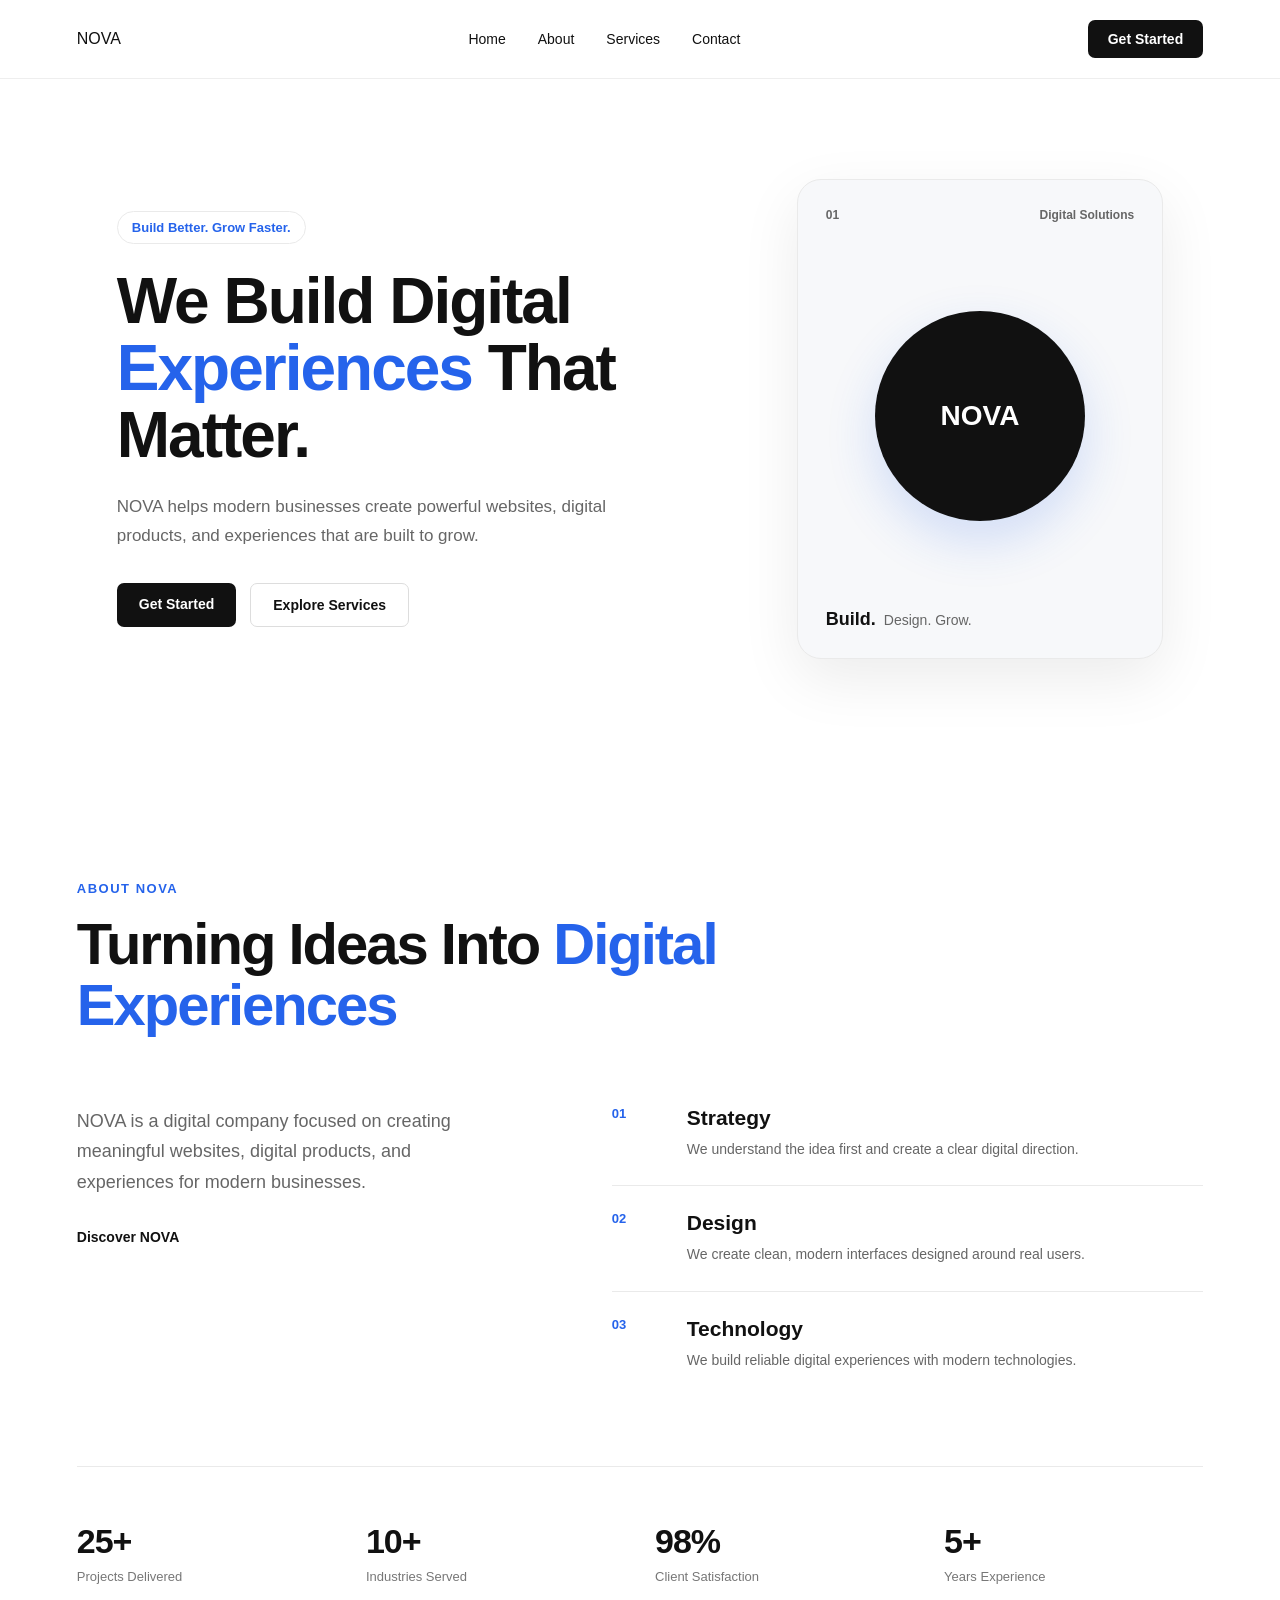
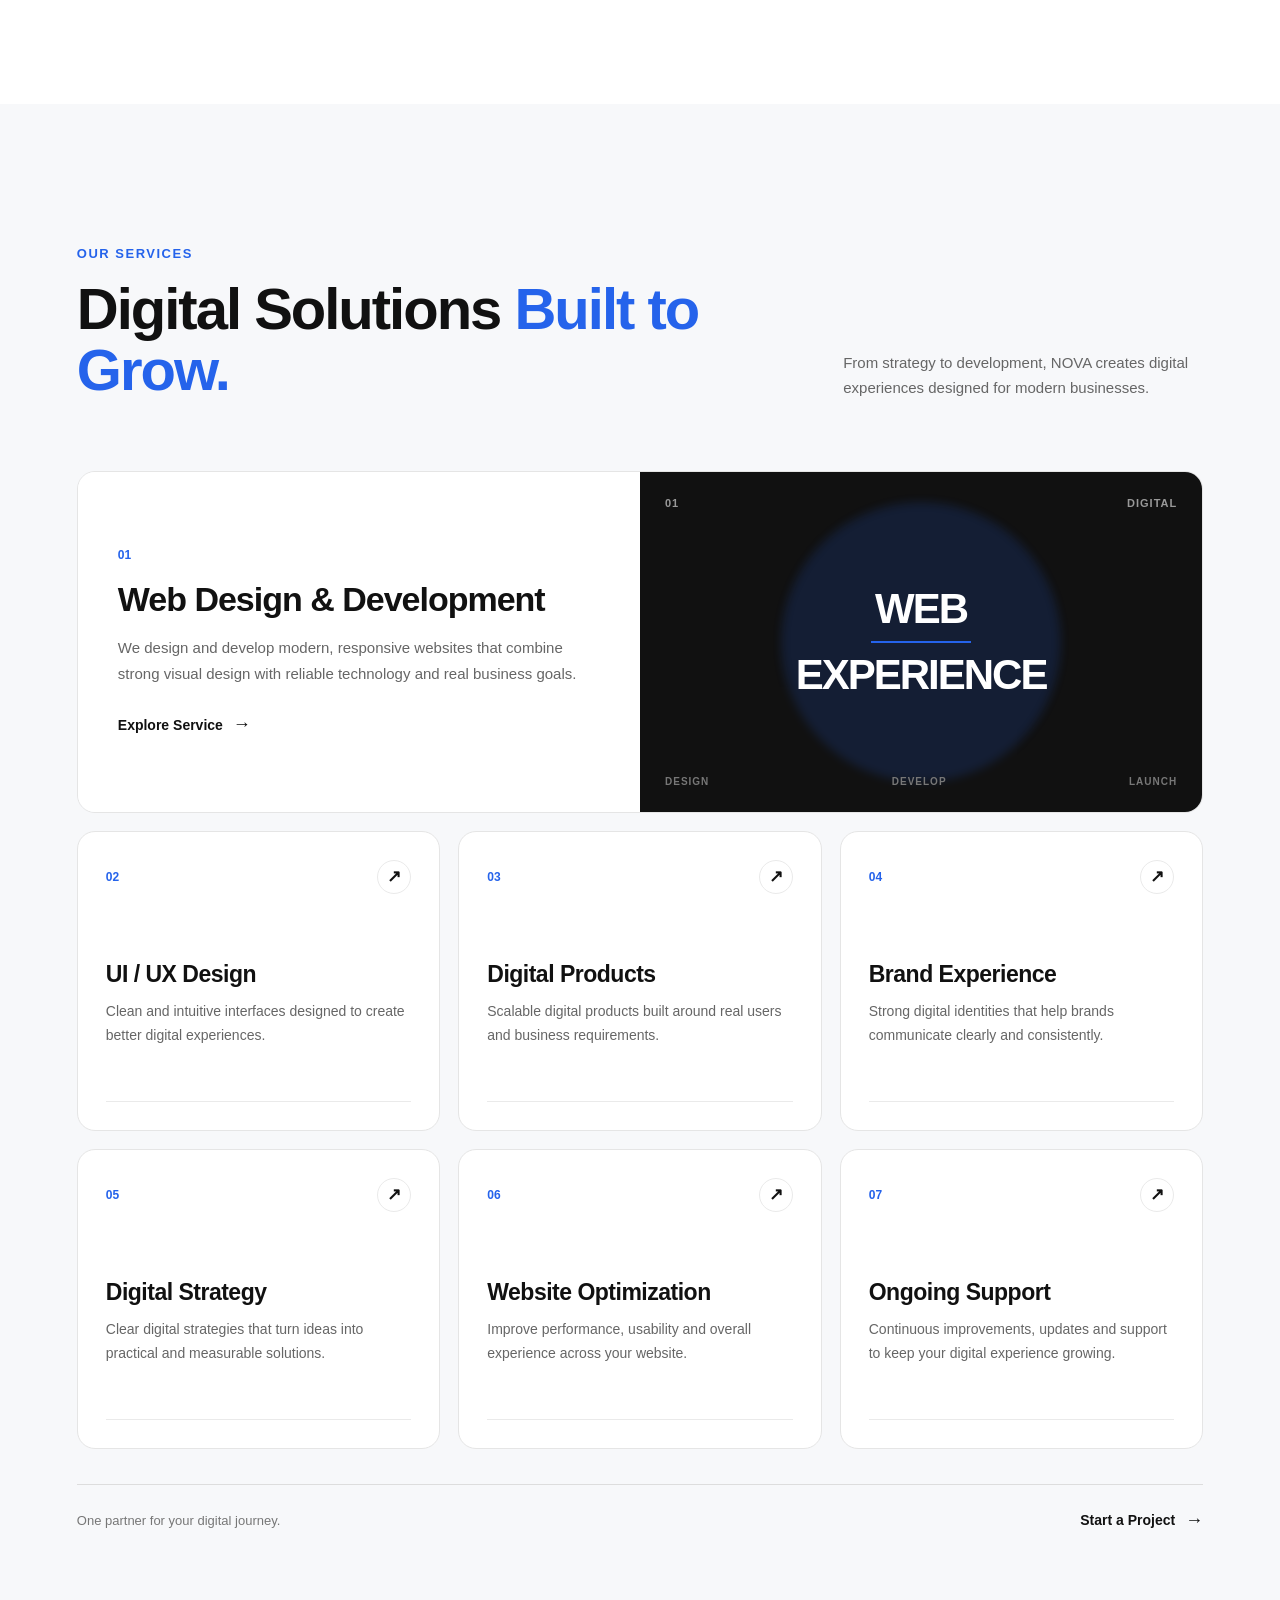
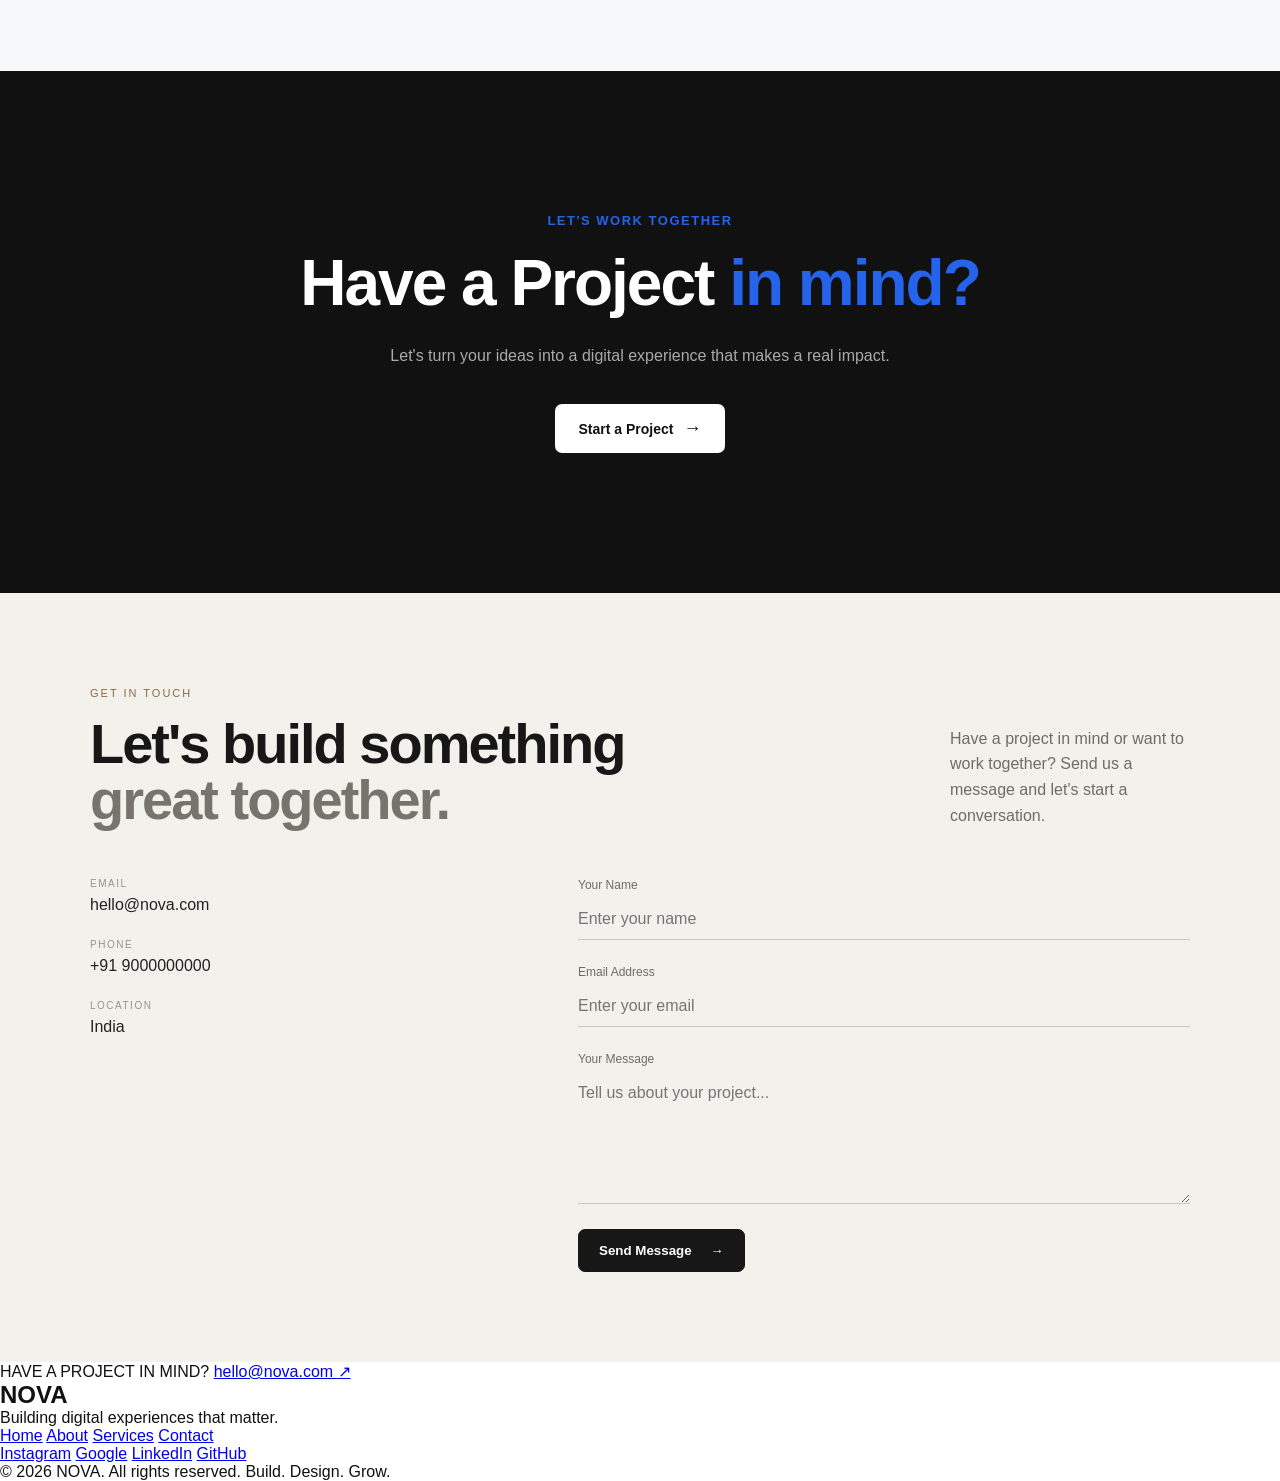
==== commit 08a19e46: "Update index.html" ====
--- a/Nova/index.html
+++ b/Nova/index.html
@@ -821,6 +821,75 @@
 
     </main>
 
+
+    <!-- Footer -->
+
+<footer class="footer">
+
+    <div class="footer-container">
+
+        <div class="footer-top">
+
+            <span class="footer-label">
+                HAVE A PROJECT IN MIND?
+            </span>
+
+            <a href="mailto:hello@nova.com" class="footer-email">
+                hello@nova.com
+                <span>↗</span>
+            </a>
+
+        </div>
+
+        <div class="footer-main">
+
+            <div class="footer-brand">
+
+                <h2>NOVA</h2>
+
+                <p>
+                    Building digital experiences
+                    that matter.
+                </p>
+
+            </div>
+
+            <div class="footer-links">
+
+                <a href="#home">Home</a>
+                <a href="#about">About</a>
+                <a href="#services">Services</a>
+                <a href="#contact">Contact</a>
+
+            </div>
+
+        </div>
+
+        <div class="footer-socials">
+
+            <a href="#" class="social-link">Instagram</a>
+            <a href="#" class="social-link">Google</a>
+            <a href="#" class="social-link">LinkedIn</a>
+            <a href="#" class="social-link">GitHub</a>
+
+        </div>
+
+        <div class="footer-bottom">
+
+            <span>
+                © 2026 NOVA. All rights reserved.
+            </span>
+
+            <span>
+                Build. Design. Grow.
+            </span>
+
+        </div>
+
+    </div>
+
+</footer>
+
 </body>
 
 </html>
--- a/Nova/style.css
+++ b/Nova/style.css
@@ -895,3 +895,131 @@
 .cta-btn:hover span {
     transform: translateX(5px);
 }
+
+
+
+/* Contact Section */
+
+.contact {
+    padding: 90px 0;
+    background: #f3f1ec;
+    color: #171717;
+}
+
+.contact-container {
+    width: 90%;
+    max-width: 1100px;
+    margin: auto;
+}
+
+.contact-header {
+    display: flex;
+    justify-content: space-between;
+    align-items: end;
+    padding-bottom: 50px;
+}
+
+.contact-label {
+    font-size: 11px;
+    letter-spacing: 2px;
+    color: #8a6a45;
+}
+
+.contact-header h2 {
+    margin: 15px 0 0;
+    font-size: 56px;
+    line-height: 1;
+    letter-spacing: -2px;
+}
+
+.contact-header h2 span {
+    display: block;
+    color: #77736d;
+}
+
+.contact-intro {
+    max-width: 240px;
+    color: #6f6c66;
+    line-height: 1.6;
+}
+
+.contact-main {
+    display: grid;
+    grid-template-columns: 1fr 1.5fr;
+    gap: 80px;
+}
+
+.contact-info,
+.contact-form {
+    display: flex;
+    flex-direction: column;
+    gap: 25px;
+}
+
+.contact-item,
+.form-group {
+    display: flex;
+    flex-direction: column;
+    gap: 7px;
+}
+
+.contact-item-label {
+    font-size: 10px;
+    letter-spacing: 1.5px;
+    color: #99938a;
+}
+
+.contact-item a,
+.contact-item p {
+    margin: 0;
+    color: #222;
+    text-decoration: none;
+}
+
+.form-group label {
+    font-size: 12px;
+    color: #6f6c66;
+}
+
+.form-group input,
+.form-group textarea {
+    padding: 11px 0;
+    border: 0;
+    border-bottom: 1px solid #cbc7c0;
+    outline: 0;
+    background: transparent;
+    color: #171717;
+    font: inherit;
+}
+
+.form-group input:focus,
+.form-group textarea:focus {
+    border-color: #8a6a45;
+}
+
+.contact-btn {
+    width: fit-content;
+    padding: 13px 20px;
+    border: 1px solid #171717;
+    border-radius: 7px;
+    background: #171717;
+    color: #fff;
+    font-weight: 600;
+    cursor: pointer;
+    transition: .3s;
+}
+
+.contact-btn:hover {
+    background: #8a6a45;
+    border-color: #8a6a45;
+    transform: translateY(-2px);
+}
+
+.contact-btn span {
+    margin-left: 15px;
+    transition: .3s;
+}
+
+.contact-btn:hover span {
+    margin-left: 20px;
+}
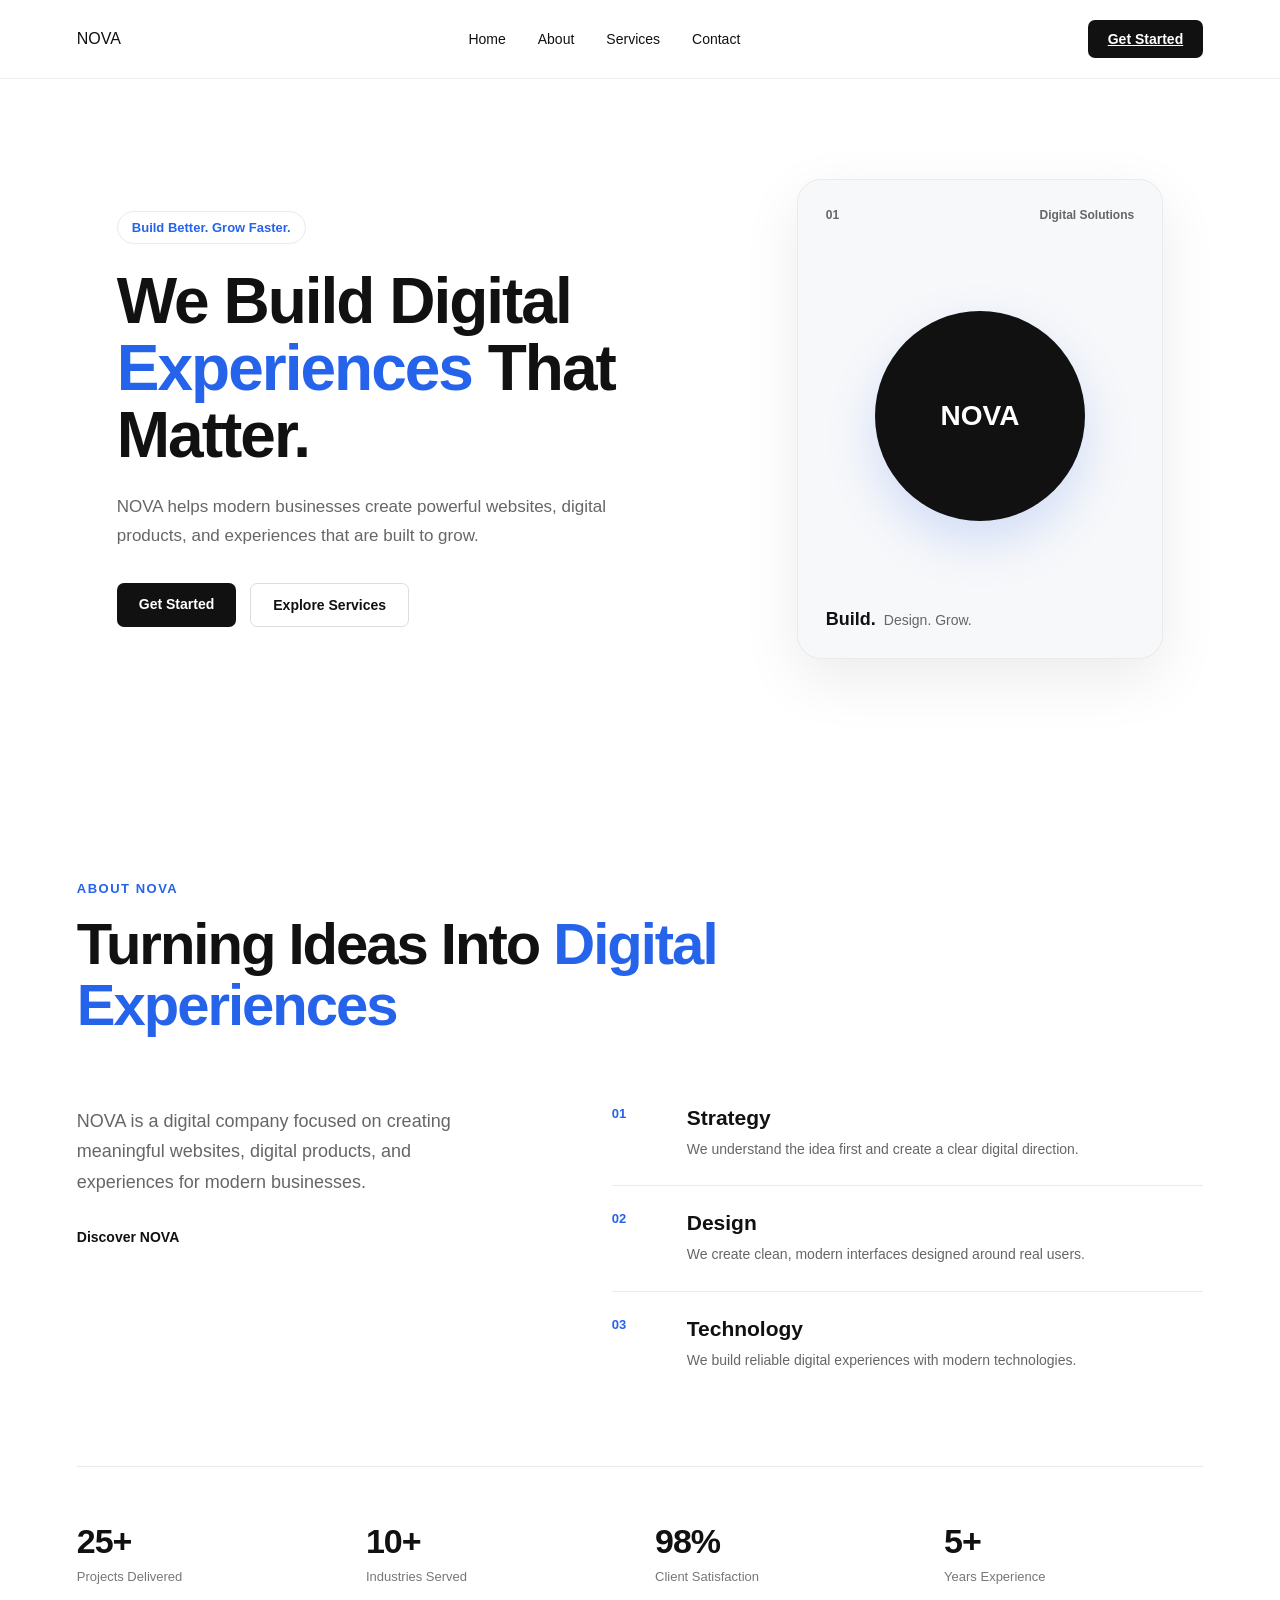
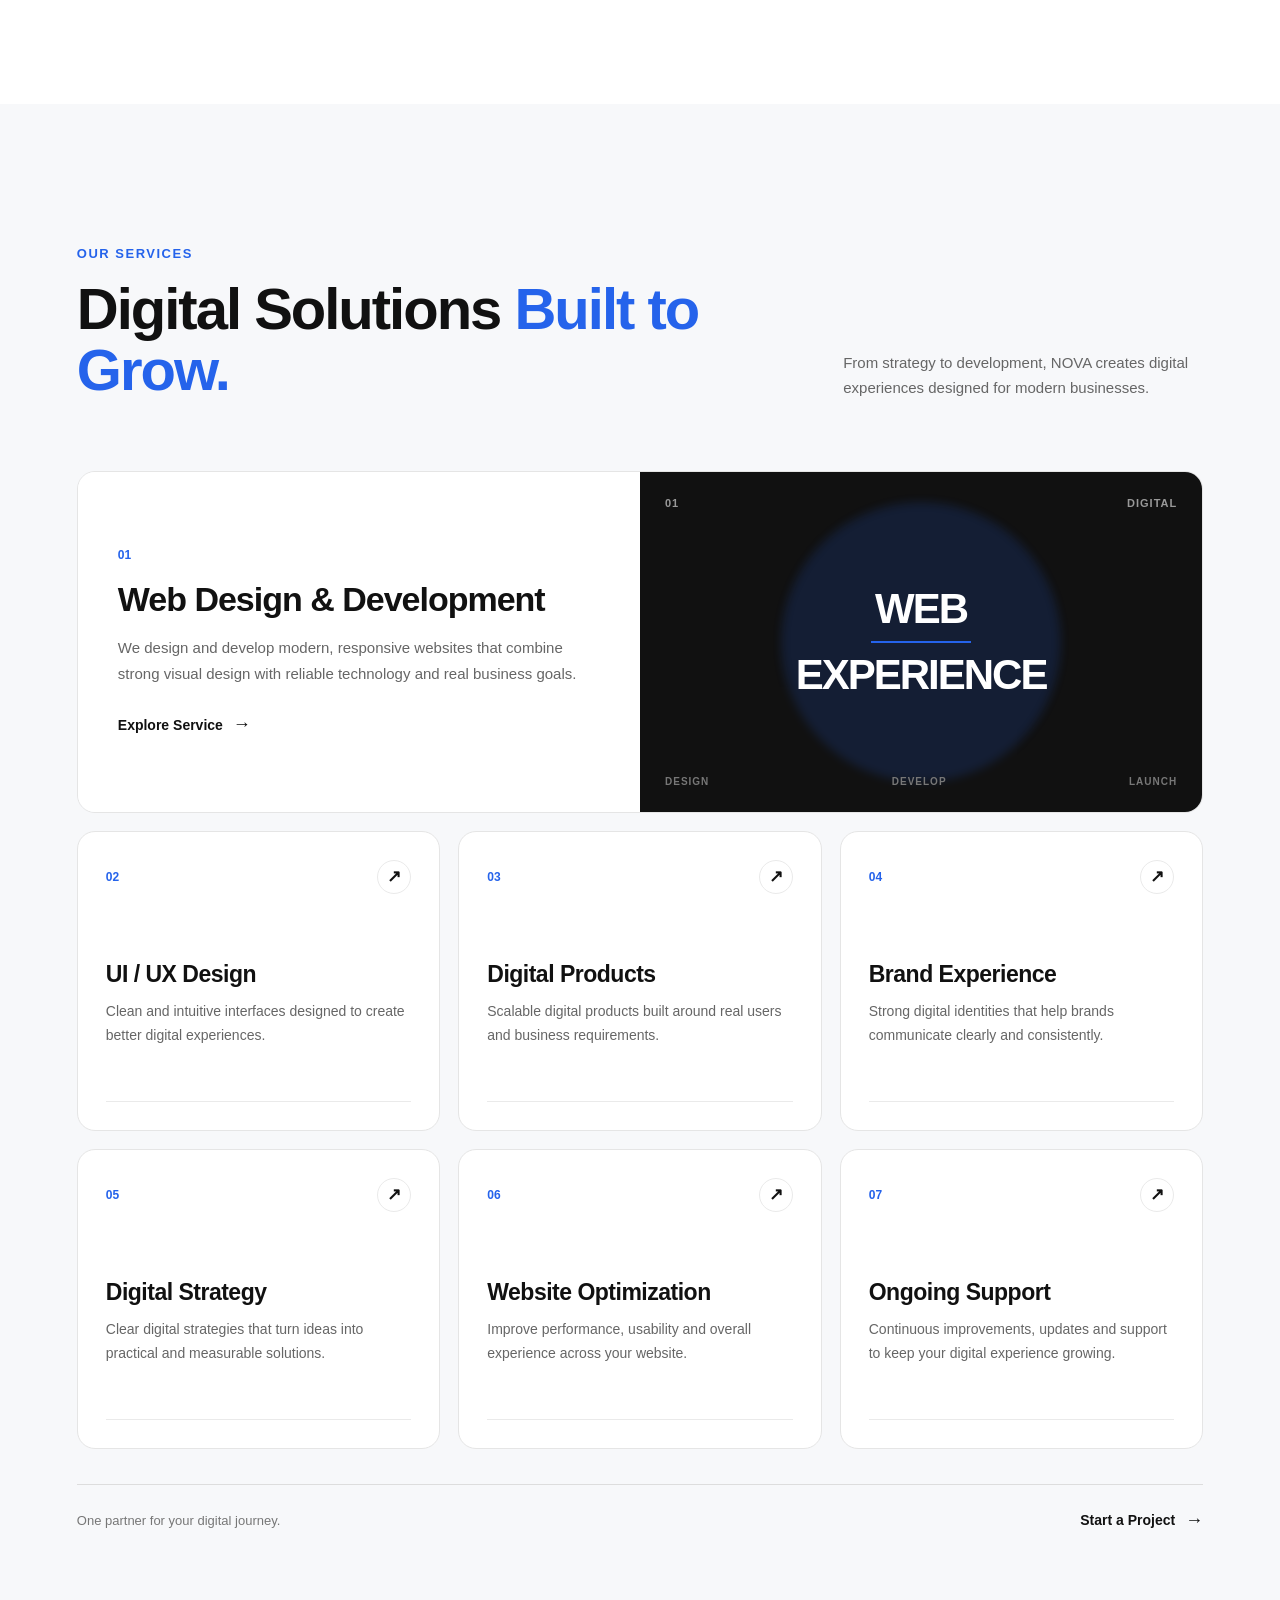
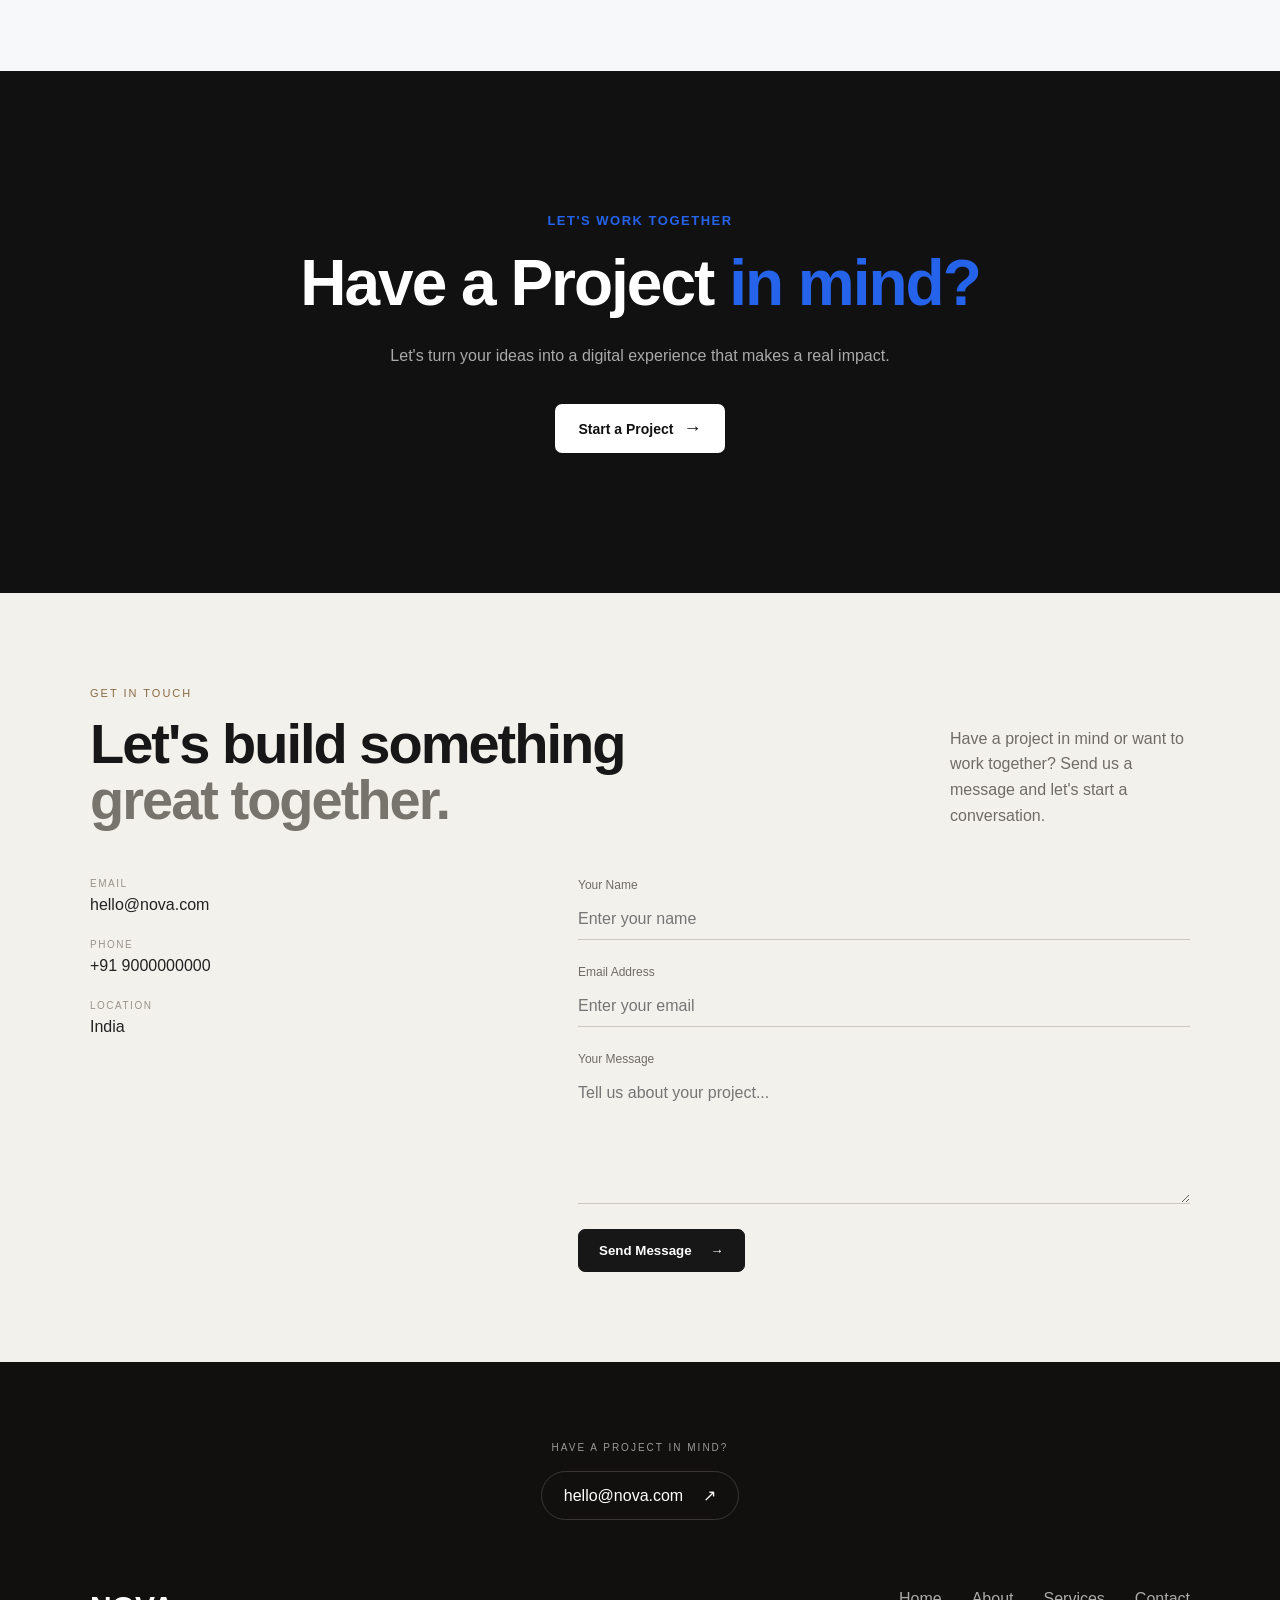
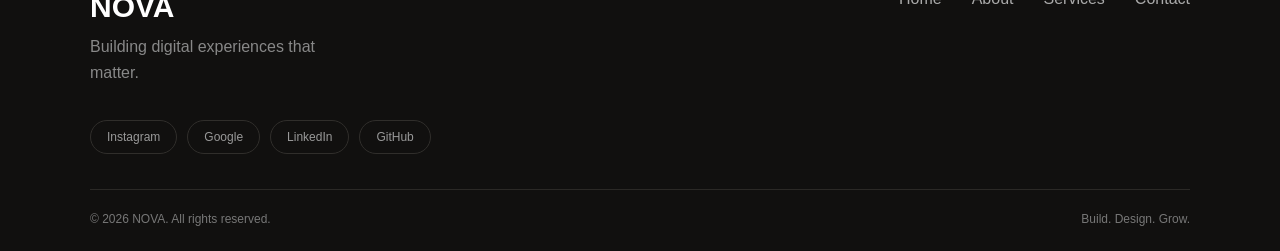
==== commit 26b38228: "Update index.html" ====
--- a/Nova/index.html
+++ b/Nova/index.html
@@ -44,9 +44,9 @@
 
             </ul>
 
-            <button class="btn">
+            <a href="#contact" class="btn">
                 Get Started
-            </button>
+            </a>
 
         </nav>
 
@@ -82,11 +82,11 @@
 
                 <div class="hero-buttons">
 
-                    <a href="#" class="hero-btn primary-btn">
+                    <a href="#contact" class="hero-btn primary-btn">
                         Get Started
                     </a>
 
-                    <a href="#" class="hero-btn secondary-btn">
+                    <a href="#services" class="hero-btn secondary-btn">
                         Explore Services
                     </a>
 
@@ -172,7 +172,7 @@
                             experiences for modern businesses.
                         </p>
 
-                        <a href="#" class="about-link">
+                        <a href="#about" class="about-link">
                             Discover NOVA
                         </a>
 
@@ -366,7 +366,7 @@
                             technology and real business goals.
                         </p>
 
-                        <a href="#" class="service-link">
+                        <a href="#services" class="service-link">
                             Explore Service
                             <span>→</span>
                         </a>
@@ -631,7 +631,7 @@
                         One partner for your digital journey.
                     </span>
 
-                    <a href="#" class="services-bottom-link">
+                    <a href="#contact" class="services-bottom-link">
                         Start a Project
                         <span>→</span>
                     </a>
@@ -663,7 +663,7 @@
                     that makes a real impact.
                 </p>
 
-                <a href="#" class="cta-btn">
+                <a href="#contact" class="cta-btn">
                     Start a Project
                     <span>→</span>
                 </a>
--- a/Nova/style.css
+++ b/Nova/style.css
@@ -1023,3 +1023,322 @@
 .contact-btn:hover span {
     margin-left: 20px;
 }
+
+
+
+
+
+/* Footer */
+
+.footer {
+    padding: 80px 0 25px;
+    background: #11100f;
+    color: #fff;
+}
+
+.footer-container {
+    width: 90%;
+    max-width: 1100px;
+    margin: auto;
+}
+
+.footer-top {
+    text-align: center;
+    padding-bottom: 70px;
+}
+
+.footer-label {
+    display: block;
+    margin-bottom: 18px;
+    font-size: 10px;
+    letter-spacing: 2px;
+    color: #999;
+}
+
+.footer-email {
+    display: inline-flex;
+    align-items: center;
+    gap: 20px;
+    padding: 14px 22px;
+    border: 1px solid #3a3733;
+    border-radius: 50px;
+    color: #fff;
+    text-decoration: none;
+    transition: .3s;
+}
+
+.footer-email:hover {
+    border-color: #c19a6b;
+    color: #c19a6b;
+    transform: translateY(-2px);
+}
+
+.footer-main {
+    display: flex;
+    justify-content: space-between;
+    padding-bottom: 35px;
+}
+
+.footer-brand h2 {
+    margin: 0 0 10px;
+    font-size: 30px;
+}
+
+.footer-brand p {
+    margin: 0;
+    max-width: 240px;
+    color: #888;
+    line-height: 1.6;
+}
+
+.footer-links {
+    display: flex;
+    gap: 30px;
+}
+
+.footer-links a {
+    color: #aaa;
+    text-decoration: none;
+    transition: .3s;
+}
+
+.footer-links a:hover {
+    color: #c19a6b;
+}
+
+.footer-socials {
+    display: flex;
+    gap: 10px;
+    padding-bottom: 35px;
+}
+
+.social-link {
+    padding: 9px 16px;
+    border: 1px solid #302e2b;
+    border-radius: 50px;
+    color: #999;
+    text-decoration: none;
+    font-size: 12px;
+    transition: .3s;
+}
+
+.social-link:hover {
+    color: #fff;
+    border-color: #c19a6b;
+    transform: translateY(-2px);
+}
+
+.footer-bottom {
+    display: flex;
+    justify-content: space-between;
+    padding-top: 22px;
+    border-top: 1px solid #2b2926;
+    color: #777;
+    font-size: 12px;
+}
+
+
+
+/* Tablet and smaller screens */
+@media(max-width:900px) {
+    .hero {
+        flex-direction: column;
+        align-items: stretch;
+    }
+
+    .hero-content {
+        max-width: 100%;
+    }
+
+    .hero-visual {
+        width: 100%;
+        max-width: 430px;
+        margin: auto;
+    }
+
+    .about-main,
+    .contact-main {
+        grid-template-columns: 1fr;
+    }
+
+    .about-stats {
+        grid-template-columns: repeat(2, 1fr);
+    }
+
+    .services-header,
+    .contact-header {
+        flex-direction: column;
+        align-items: flex-start;
+    }
+
+    .featured-service {
+        grid-template-columns: 1fr;
+    }
+
+    .services-grid {
+        grid-template-columns: repeat(2, 1fr);
+    }
+}
+
+/* Mobile screens */
+@media (max-width:600px) {
+
+    body {
+        overflow-x: hidden;
+    }
+
+    .header {
+        padding: 18px 5%;
+    }
+
+    .navbar {
+        display: grid;
+        grid-template-columns: 1fr auto;
+        gap: 18px;
+    }
+
+    .nav-links {
+        grid-column: 1 / -1;
+        justify-content: space-between;
+        gap: 12px;
+    }
+
+    .nav-links a {
+        font-size: 13px;
+    }
+
+    .btn {
+        padding: 10px 16px;
+    }
+
+    .hero {
+        width: 90%;
+        min-height: auto;
+        padding: 65px 0;
+        gap: 45px;
+    }
+
+    .hero-content h1 {
+        font-size: clamp(38px, 10vw, 48px);
+    }
+
+    .hero-content p {
+        font-size: 15px;
+    }
+
+    .hero-buttons {
+        flex-direction: column;
+    }
+
+    .hero-btn {
+        width: 100%;
+        text-align: center;
+    }
+
+    .hero-visual {
+        width: 100%;
+        height: 390px;
+    }
+
+    .visual-card {
+        padding: 22px;
+    }
+
+    .visual-circle {
+        width: 180px;
+        height: 180px;
+    }
+
+    .about {
+        padding: 80px 6%;
+    }
+
+    .about-header h2,
+    .services-header h2,
+    .contact-header h2,
+    .cta-container h2 {
+        font-size: clamp(36px, 9vw, 44px);
+    }
+
+    .about-main {
+        gap: 45px;
+    }
+
+    .about-stats {
+        gap: 30px 20px;
+    }
+
+    .services {
+        padding: 90px 6%;
+    }
+
+    .services-header {
+        gap: 25px;
+    }
+
+    .services-grid {
+        grid-template-columns: 1fr;
+    }
+
+    .featured-service-content,
+    .featured-service-visual {
+        min-height: 320px;
+    }
+
+    .featured-service-content {
+        padding: 30px;
+    }
+
+    .featured-service-content h3 {
+        font-size: 30px;
+    }
+
+    .visual-word {
+        font-size: clamp(32px, 10vw, 42px);
+    }
+
+    .cta {
+        padding: 90px 6%;
+    }
+
+    .contact {
+        padding: 80px 0;
+    }
+
+    .contact-header {
+        gap: 25px;
+    }
+
+    .contact-main {
+        gap: 45px;
+    }
+
+    .form-group input,
+    .form-group textarea {
+        width: 100%;
+        max-width: 100%;
+    }
+
+    .contact-btn {
+        width: 100%;
+    }
+
+    .footer {
+        padding: 65px 0 25px;
+    }
+
+    .footer-main {
+        flex-direction: column;
+        gap: 30px;
+    }
+
+    .footer-links,
+    .footer-socials {
+        flex-wrap: wrap;
+    }
+
+    .footer-bottom {
+        flex-direction: column;
+        gap: 12px;
+    }
+        }
